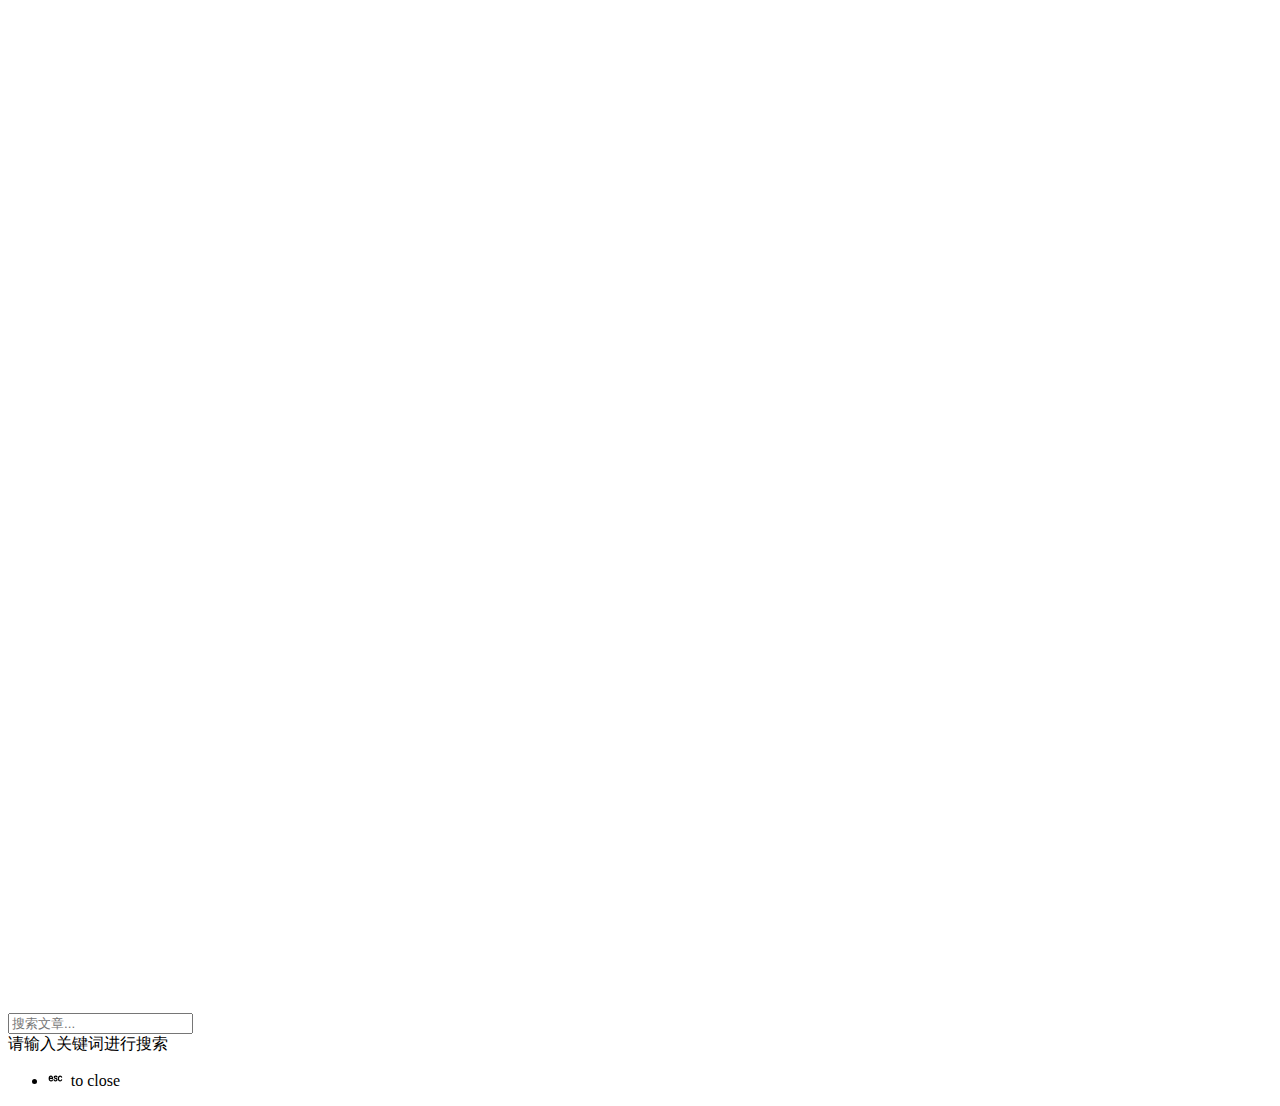
==== index.html @ 908c4af3 "Site updated: 2025-01-18 13:55:40" ====
<!DOCTYPE html>
<html lang="zh-Hans">

<head>
  <meta http-equiv="content-type" content="text/html; charset=utf-8">
<meta name="x5-fullscreen" content="true">
<meta name="full-screen" content="yes">
<meta name="theme-color" content="#317EFB" />
<meta content="width=device-width, initial-scale=1.0, maximum-scale=5.0, user-scalable=0" name="viewport">
<meta name="description" content="这是一个 Hexo 主题">
<meta property="og:type" content="website">
<meta property="og:title" content="Hexo-theme-async">
<meta property="og:url" content="https://hexo-theme-async.imalun.com/index.html">
<meta property="og:site_name" content="Hexo-theme-async">
<meta property="og:description" content="这是一个 Hexo 主题">
<meta property="og:locale">
<meta property="article:author" content="白云苍狗">
<meta name="twitter:card" content="summary">


<title >Hexo-theme-async</title>

<!-- Favicon -->

    <link href='/demosite/img/favicon.svg?v=2.2.4' rel='icon' type='image/png' sizes='16x16' ></link>


    <link href='/demosite/img/favicon.svg?v=2.2.4' rel='icon' type='image/png' sizes='32x32' ></link>




<!-- Plugin -->




    
<link rel="stylesheet" href="/demosite/css/plugins/bootstrap.row.css">

    
<link rel="stylesheet" href="https://npm.elemecdn.com/@fancyapps/ui@4.0/dist/fancybox.css">

    
    




<!-- Icon -->

    
<link rel="stylesheet" href="/demosite/css/plugins/font-awesome.min.css">




<!-- Variable -->
<script>window.ASYNC_CONFIG = {"hostname":"hexo-theme-async.imalun.com","author":"白云苍狗","root":"/demosite/","typed_text":["Web Developer"],"theme_version":"2.2.4","theme":{"switch":true,"default":"style-light"},"favicon":{"logo":"/img/favicon.svg","icon16":"/img/favicon.svg","icon32":"/img/favicon.svg","apple_touch_icon":null,"webmanifest":null,"visibilitychange":true,"hidden":"/failure.ico","show_text":"(/≧▽≦/)咦！又好了！","hide_text":"(●—●)喔哟，崩溃啦！"},"i18n":{"placeholder":"搜索文章...","empty":"找不到您查询的内容: ${query}","hits":"找到 ${hits} 条结果","hits_time":"找到 ${hits} 条结果（用时 ${time} 毫秒）","author":"本文作者：","copyright_link":"本文链接：","copyright_license_title":"版权声明：","copyright_license_content":"本博客所有文章除特别声明外，均默认采用 undefined 许可协议。","copy_success":"复制成功","copy_failure":"复制失败","open_read_mode":"进入阅读模式","exit_read_mode":"退出阅读模式","notice_outdate_message":"距离上次更新已经 undefined 天了, 文章内容可能已经过时。","sticky":"置顶","just":"刚刚","min":"分钟前","hour":"小时前","day":"天前","month":"个月前"},"swup":true,"plugin":{"flickr_justified_gallery":"https://npm.elemecdn.com/flickr-justified-gallery@latest/dist/fjGallery.min.js"},"icons":{"sun":"far fa-sun","moon":"far fa-moon","play":"fas fa-play","email":"far fa-envelope","next":"fas fa-arrow-right","calendar":"far fa-calendar-alt","clock":"far fa-clock","user":"far fa-user","back_top":"fas fa-arrow-up","close":"fas fa-times","search":"fas fa-search","reward":"fas fa-hand-holding-usd","toc_tag":"fas fa-th-list","read":"fas fa-book-reader","arrows":"fas fa-arrows-alt-h","double_arrows":"fas fa-angle-double-down","copy":"fas fa-copy"},"icontype":"font","highlight":{"plugin":"highlighjs","theme":true,"copy":true,"lang":true,"title":"mac","height_limit":200},"toc":{"post_title":true},"live_time":{"start_time":"2022/04/10 17:00:00","prefix":"博客已萌萌哒运行 undefined 天"},"danmu":{"enable":true,"el":".trm-banner","avatar":true,"delayRange":5000,"speed":80},"covers":["/demosite/img/block.jpg","https://img2.wallspic.com/previews/7/6/8/1/7/171867/171867-wu_kong-chao_ji_sai_ya_ren-sai_ya_ren-zamasu-long_zhu-500x.jpg","https://img3.wallspic.com/previews/2/0/1/8/6/168102/168102-yi_shu-ka_tong-mian_bu_biao_qing-kuai_le_de-ji_qie-500x.jpg","https://img2.wallspic.com/previews/2/6/4/3/7/173462/173462-qi_fen-zi_se_de-zi_ran_jing_guan-yu_hui-de_ping_xian-500x.jpg","https://img2.wallspic.com/previews/3/3/9/1/3/131933/131933-mo_xing-xiao_jie-huang_se_de-nu_hai-fa_xing-500x.jpg","https://img1.wallspic.com/previews/8/3/4/6/2/126438/126438-wei_lai_zhu_yi-shu_ma_yi_shu-jie_duan-zi_ben_shi-yi_shu-500x.jpg","https://img2.wallspic.com/previews/0/1/5/0/7/170510/170510-guang-azure-zi_se_de-zi_ran_huan_jing-zi_ran_jing_guan-500x.jpg","https://img2.wallspic.com/previews/3/6/9/6/5/156963/156963-yi_shu-qi_fen-yu_hui-shou_shi-ren_men_zai_zi_ran_jie-500x.jpg","https://img1.wallspic.com/previews/0/9/3/5/6/165390/165390-qi_fen-zi_se_de-zi_ran_huan_jing-zi_ran_jing_guan-tian_wen_xue_dui_xiang-500x.jpg","https://img3.wallspic.com/previews/2/8/6/1/7/171682/171682-yi_kuai-xing_zhi-ye_ti-yi_shu-shui_xia-500x.jpg","https://img1.wallspic.com/previews/7/1/9/9/89917/89917-bo_xi_ta_nuo-an_zhuang_de_feng_jing-cheng_shi-suo_lun_tuo-shan_zhan-500x.jpg","https://img1.wallspic.com/previews/6/2/3/5/6/165326/165326-pang_ke2077-pang_ke-qi_fen-xing_zhi-zi_se_de-500x.jpg","https://img2.wallspic.com/previews/8/9/4/5/6/165498/165498-ka_tong-tao-pin_hong_se-zhang_zhang_de_tou_fa-ji_qie-500x.jpg","https://img3.wallspic.com/previews/5/7/4/2/7/172475/172475-yi_shu-tao-tou_fa-ka_tong-500x.jpg","https://img2.wallspic.com/previews/5/0/9/0/70905/70905-hai_yang-ma_er_dai_fu-tian_kong-du_jia_cun-huan_jiao-500x.jpg","https://img3.wallspic.com/previews/4/3/4/8/6/168434/168434-xing_zhi-zi_ran_jing_guan-dan_huang-shui_dao-zhi_bei-500x.jpg","https://img2.wallspic.com/previews/6/5/4/5/6/165456/165456-giy_fu_gang-e_mo_sha_shoukimetsu_no_yaiba-shan_zi_de_yi_shu-zi_se_de-dian_lan_se_de-500x.jpg","https://img1.wallspic.com/previews/5/4/0/4/7/174045/174045-jian_ying-qi_fen-ren_men_zai_zi_ran_jie-tian_wen_xue_dui_xiang-yi_shu-500x.jpg","https://img1.wallspic.com/previews/9/3/1/6/5/156139/156139-feng_jing_hua-yi_shu-shu_ma_yi_shu-qi_fen-sheng_tai_qu-500x.jpg","https://img2.wallspic.com/previews/7/6/4/5/7/175467/175467-wo_de_xue_shu_jie_de_ying_xiong-tao-yi_shu-ka_tong-azure-500x.jpg","https://img1.wallspic.com/previews/3/7/0/0/7/170073/170073-liang_ge_ling-ka_tong-shou_shi-chuang_zao_xing_de_yi_shu-hong_se_de-500x.jpg","https://img1.wallspic.com/previews/1/8/3/6/6/166381/166381-shi_zi-xin_ba-bai_se_shi_zi-hu_xu-mao_ke-500x.jpg","https://img3.wallspic.com/previews/4/2/2/3/7/173224/173224-ri_luo-shui_zi_yuan-qi_fen-yu_hui-zi_se_de-500x.jpg","https://img1.wallspic.com/previews/7/5/7/9/6/169757/169757-ji_bo_li_de_bo_wu_guan-zi_ran_jing_guan-yi_shu-ji_yun-500x.jpg","https://img1.wallspic.com/previews/5/2/0/6/7/176025/176025-qi_fen-tian_wen_xue_dui_xiang-yi_shu-dian_lan_se_de-yuan_quan-500x.jpg","https://img3.wallspic.com/previews/6/5/8/1/4/141856/141856-hen_ku_de-hui_hua-yu_yan_jing_tou-zhai_nan-tu_xing_she_ji-500x.jpg","https://img1.wallspic.com/previews/2/1/6/5/6/165612/165612-kimetsu_no_yaiba-e_mo_sha_shoukimetsu_no_yaiba-tao-tou_fa-wai_tao-500x.jpg","https://img3.wallspic.com/previews/5/1/0/2/4/142015/142015-feng_ge-ka_ka_xi_qi_mu-huo_ying_ren_zhe-tu_xing_she_ji-shi_jue_yi_shu-500x.jpg","https://img1.wallspic.com/previews/8/8/7/8/5/158788/158788-e_mo_sha_shoukimetsu_no_yaiba-shnen_man_hua-tao-ka_tong-azure-500x.jpg"],"creative_commons":{"license":"by-nc-sa","language":"deed.zh-hans"},"search":{"enable":true,"type":"local","href":"https://www.google.com/search?q=site:","domain":null,"preload":true,"trigger":"auto","path":"search.xml"}};</script>
<script id="async-page-config">window.PAGE_CONFIG = {"isPost":false,"isHome":true,"postUpdate":"2025-01-18 13:55:37"};</script>

<!-- Theme mode css -->
<link data-swup-theme rel="stylesheet" href="/demosite/css/index.css?v=2.2.4" id="trm-switch-style">
<script>
    let defaultMode = ASYNC_CONFIG.theme.default !=='auto' ?  ASYNC_CONFIG.theme.default : (window.matchMedia("(prefers-color-scheme: light)").matches ? 'style-light' : 'style-dark')
    let catchMode = localStorage.getItem('theme-mode') || defaultMode;
    let type = catchMode === 'style-dark' ? 'add' : 'remove';
    document.documentElement.classList[type]('dark')
</script>

<!-- CDN -->


    
    



<!-- Site Analytics -->

 
<meta name="generator" content="Hexo 7.3.0"></head>

<body>

  <!-- app wrapper -->
  <div class="trm-app-frame">

    <!-- page preloader -->
    <div class="trm-preloader">
    <div class="trm-holder">
        <div class="preloader">
            <div></div>
            <div></div>
            <div></div>
            <div></div>
            <div></div>
            <div></div>
            <div></div>
            <div></div>
            <div></div>
            <div></div>
        </div>
    </div>
</div>
    <!-- page preloader end -->

    <!-- change mode preloader -->
    <div class="trm-mode-swich-animation-frame">
    <div class="trm-mode-swich-animation">
        <i class="i-sun"><i class="iconfont far fa-sun"></i></i>
        <div class="trm-horizon"></div>
        <i class="i-moon"><i class="iconfont far fa-moon"></i></i>
    </div>
</div>
    <!-- change mode preloader end -->

      <!-- scroll container -->
      <div id="trm-dynamic-content" class="trm-swup-animation">
        <div id="trm-scroll-container" class="trm-scroll-container" style="opacity: 0">
            <!-- top bar -->
            <header class="trm-top-bar">
	<div class="container">
		<div class="trm-left-side">
			<!-- logo -->
<a href="/demosite/" class="trm-logo-frame trm-anima-link">
    
        <img alt="logo" src="/demosite/img/favicon.svg">
    
    
        <div class="trm-logo-text">
            Async<span>Theme</span>
        </div>
    
</a>
<!-- logo end -->
		</div>
		<div class="trm-right-side">
			<!-- menu -->
<div class="trm-menu">
    <nav>
        <ul>
            
            <li class="menu-item-has-children current-menu-item">
                <a  href="/demosite/" target="">
                    首页
                </a>
                
            </li>
            
            <li class="menu-item-has-children ">
                <a  href="/demosite/archives/" target="">
                    归档
                </a>
                
                <ul>
                    
                    <li>
                        <a  href="/demosite/tags/" target="">
                            标签
                        </a>
                    </li>
                    
                    <li>
                        <a  href="/demosite/categories/" target="">
                            分类
                        </a>
                    </li>
                    
                </ul>
                
            </li>
            
            <li class="menu-item-has-children ">
                <a  href="/demosite/links/" target="">
                    友链
                </a>
                
            </li>
            
            <li class="menu-item-has-children ">
                <a  href="/demosite/about/" target="">
                    关于
                </a>
                
            </li>
            
            <li class="menu-item-has-children ">
                <a  href="/demosite/customize_page/" target="">
                    自定义
                </a>
                
            </li>
            
            <li class="menu-item-has-children ">
                <a  href="/demosite/gallery/" target="">
                    相册
                </a>
                
            </li>
            
            <li class="menu-item-has-children ">
                <a data-no-swup href="https://hexo-theme-async.imalun.com/guide/change-log" target="">
                    日志
                </a>
                
            </li>
            
        </ul>
    </nav>
</div>
<!-- menu end -->
			
    <!-- mode switcher place -->
    <div class="trm-mode-switcher-place">
        <div class="trm-mode-switcher">
            <i class="iconfont far fa-sun"></i>
            <input class="tgl tgl-light" id="trm-swich" type="checkbox">
            <label class="trm-swich" for="trm-swich"></label>
            <i class="iconfont far fa-moon"></i>
        </div>
    </div>
    <!-- mode switcher place end -->

			
    
    <div id="trm-search-btn" class="trm-search-btn">
        <i class="iconfont fas fa-search"></i>
    </div>
     

		</div>
		<div class="trm-menu-btn">
			<span></span>
		</div>
	</div>
</header>
            <!-- top bar end -->

            <!-- body -->
            <div class="trm-content-start">
    <!-- banner -->
    <div class="trm-banner">
    
    <!-- banner cover -->
    <img style="object-position:top;object-fit:cover;" alt="banner" class="trm-banner-cover" src="/demosite/img/banner.png">
    <!-- banner cover end -->
    

    <!-- banner content -->
    <div class="trm-banner-content trm-overlay">
        <div class="container">
            <div class="row">
                
                <div class="col-lg-4"></div>
                
                <div class="col-lg-8">

                    <!-- banner title -->
                    <div class="trm-banner-text ">
                        <div class="trm-label trm-mb-20">
                            Hi my new friend!
                        </div>
                        <h1 class="trm-mb-30 trm-hsmb-font">
                            树深时见鹿，<br>溪午不闻钟。
                        </h1>

                        
                            <ul class="trm-breadcrumbs trm-label">
                                <li>
                                    <a href="/demosite/" class="trm-anima-link">Home</a>
                                </li>
                                <li>
                                    <span>
                                        index.html
                                    </span>
                                </li>
                            </ul>
                        
                    </div>
                    <!-- banner title end -->

                    <!-- scroll hint -->
                    <span id="scroll-triger" class="trm-scroll-hint-frame">
                        <div class="trm-scroll-hint"></div>
                        <span class="trm-label">Scroll down</span>
                    </span>
                    <!-- scroll hint end -->

                </div>
            </div>
        </div>
    </div>
    <!-- banner content end -->
</div>
    <!-- banner end -->
    <div class="container">
        <div class="row">
            
                <div class="trm-page-sidebar col-lg-4 hidden-sm">
                    <!-- main card -->
                    <div class="trm-main-card-frame trm-sidebar">
    <div class="trm-main-card"> 
        <!-- card header -->
<div class="trm-mc-header">
    <div class="trm-avatar-frame trm-mb-20">
        <img alt="Avatar" class="trm-avatar" src="/demosite/img/avatar.jpg">
    </div>
    <h5 class="trm-name trm-mb-15">
        ThemeAsync
    </h5>
    
        <div class="trm-label">
            I`m
            <span class="trm-typed-text">
                <!-- Words for theme.user.typedText -->
            </span>
        </div>
    
</div>
<!-- card header end -->
        <!-- sidebar social -->

<div class="trm-divider trm-mb-40 trm-mt-40"></div>
<div class="trm-social">
    
        <a href="https://github.com/MaLuns/Hexo-theme-async" title="Github" rel="nofollow" target="_blank">
            <i class="iconfont fab fa-github"></i>
        </a>
    
        <a href="https://www.npmjs.com/package/hexo-theme-async" title="Npm" rel="nofollow" target="_blank">
            <i class="iconfont fab fa-npm"></i>
        </a>
    
</div>

<!-- sidebar social end -->
        <!-- info -->
<div class="trm-divider trm-mb-40 trm-mt-40"></div>
<ul class="trm-table trm-mb-20">
    
        <li>
            <div class="trm-label">
                文档地址:
            </div>
            <div class="trm-label trm-label-light">
                <a href="https://hexo-theme-async.imalun.com/" target="_blank" rel="nofollow">查看</a>
            </div>
        </li>
    
        <li>
            <div class="trm-label">
                备用地址:
            </div>
            <div class="trm-label trm-label-light">
                <a href="https://async-docs.imalun.com/" target="_blank" rel="nofollow">查看</a>
            </div>
        </li>
    
        <li>
            <div class="trm-label">
                提交示例站点:
            </div>
            <div class="trm-label trm-label-light">
                <a href="https://hexo-theme-async.imalun.com/demo/" target="_blank" rel="nofollow">查看</a>
            </div>
        </li>
    
</ul>
<!-- info end -->

        
    </div>
</div>
                    <!-- main card end -->
                </div>
            
            <div class="trm-page-content col-lg-8">
                <div id="trm-content" class="trm-content">
                    <!-- categories -->

    <div class="row hidden-sm">
        
        
    </div>

<!-- categories end -->

<!-- newest publications -->
<div class="row">
    
        <div class="col-lg-12">
            <!-- title -->
            <h5 class="trm-title-with-divider">
                最近发布 
                <span data-number="01"></span>
            </h5>
        </div>
    
    
        <div class="col-lg-6">
    <div class="trm-blog-card trm-scroll-animation">
        <a href="/demosite/2025/01/18/hello-world/" class="trm-cover-frame trm-anima-link">
            
            
                <div class="trm-cover-img" data-random-img></div>
            
        </a>
        
        <div class="trm-card-descr">
            <div class="trm-label trm-category trm-mb-20">
                <a href=" #.">
                    未分类
                </a>
            </div>
            <h5>
                <a href="/demosite/2025/01/18/hello-world/" class="trm-anima-link">
                    Hello World
                </a>
            </h5>
            <div class="trm-divider trm-mb-20 trm-mt-20"></div>
            <ul class="trm-card-data trm-label">
                <li>25/01/18</li>
                <li>13:44</li>
                
                
            </ul>
        </div>
    </div>
</div>
    
</div>
<!-- newest publications end -->


    <div class="trm-pagination">
        <span class="page-number current">1</span>
    </div>


                    <div class="trm-divider footer-divider"></div>

                    <!-- footer -->
                    <footer class="trm-footer-card trm-scroll-animation">

    

    
        <div class="trm-footer-item">
            <span>© 2022 - 2025</span>
            <span class="footer-separator"data-separator=" · "></span>
            <span class="trm-accent-color">ThemeAsync</span>
        </div>
    

    
        <div class="trm-footer-item">
            <span>
                由 <a href="https://hexo.io" target="_blank" rel="noopener">Hexo</a> 驱动 v7.3.0
            </span>
            <span class="footer-separator" data-separator=" | "></span>
            <span> 
                主题 - 
                <a rel="noopener" href='https://github.com/MaLuns/hexo-theme-async' target='_blank'>Async</a>
                v2.2.4
            </span>
        </div>
      

    
        <div class="trm-footer-item blog-run-long"></div>
     

     
</footer>
                    <!-- footer end -->

                </div>
            </div>
        </div>
    </div>
</div>
            <!-- body end -->

            

            
<div class="trm-fixed-container">
    
    
    
        <div class="trm-fixed-btn hidden-md" data-title="单栏和双栏切换" onclick="asyncFun.switchSingleColumn()">
            <i class="iconfont fas fa-arrows-alt-h"></i>
        </div>
    
    <div id="trm-back-top" class="trm-fixed-btn" data-title="回到顶部">
        <i class="iconfont fas fa-arrow-up"></i>
    </div>
</div>
        </div>
      </div>
      <!-- scroll container end -->
  </div>
  <!-- app wrapper end -->

  
    <div class="trm-search-popup">
        <div class="trm-search-wrapper">
            <div class="form trm-search-form">
                <div class="trm-search-input-icon">
                    <i class="iconfont fas fa-search"></i>
                </div>
                <input class="trm-search-input" type="text" placeholder="搜索文章...">
                <div class="trm-search-btn-close">
                    <i class="iconfont fas fa-times"></i>
                </div>
            </div>
            <div class="trm-search-result-container">
                <div class="trm-search-empty">
                    请输入关键词进行搜索
                </div>
            </div>
            <div class="trm-search-footer">
                <div class="trm-search-stats"></div>
                <ul class="trm-search-commands">
                    <li>
                        <kbd class="command-palette-commands-key">
                            <svg width="15" height="15" aria-label="Escape key" role="img">
                                <g fill="none" stroke="currentColor" stroke-linecap="round" stroke-linejoin="round"
                                    stroke-width="1.2">
                                    <path
                                        d="M13.6167 8.936c-.1065.3583-.6883.962-1.4875.962-.7993 0-1.653-.9165-1.653-2.1258v-.5678c0-1.2548.7896-2.1016 1.653-2.1016.8634 0 1.3601.4778 1.4875 1.0724M9 6c-.1352-.4735-.7506-.9219-1.46-.8972-.7092.0246-1.344.57-1.344 1.2166s.4198.8812 1.3445.9805C8.465 7.3992 8.968 7.9337 9 8.5c.032.5663-.454 1.398-1.4595 1.398C6.6593 9.898 6 9 5.963 8.4851m-1.4748.5368c-.2635.5941-.8099.876-1.5443.876s-1.7073-.6248-1.7073-2.204v-.4603c0-1.0416.721-2.131 1.7073-2.131.9864 0 1.6425 1.031 1.5443 2.2492h-2.956">
                                    </path>
                                </g>
                            </svg>
                        </kbd>
                        <span class="command-palette-Label">to close</span>
                    </li>
                </ul>
            </div>
        </div>
    </div>

  <!-- Plugin -->




    
<script src="https://npm.elemecdn.com/swup@2.0.19/dist/swup.min.js"></script>

    
<script src="https://npm.elemecdn.com/@fancyapps/ui@4.0/dist/fancybox.umd.js"></script>

    

    
        <script src="/demosite/js/plugins/typing.js?v=2.2.4"></script>
    

    
        
<script src="https://npm.elemecdn.com/hexo-generator-searchdb@1.4.0/dist/search.js"></script>

        <script src="/demosite/js/plugins/local_search.js?v=2.2.4"></script>
    

    <!-- 数学公式 -->
    

    <!-- 评论插件 -->
    

		
			<script src="/demosite/js/plugins/danmu.js?v=2.2.4"></script>
		




    <!-- Service Worker -->
    
    <!-- baidu push -->
    
    <script data-swup-reload-script>
        (function () {
            var bp = document.createElement('script');
            var curProtocol = window.location.protocol.split(':')[0];
            if (curProtocol === 'https') {
                bp.src = 'https://zz.bdstatic.com/linksubmit/push.js';
            }
            else {
                bp.src = 'http://push.zhanzhang.baidu.com/push.js';
            }
            var s = document.getElementsByTagName("script")[0];
            s.parentNode.insertBefore(bp, s);
        })();
    </script>



<script id="async-script" src="/demosite/js/main.js?v=2.2.4"></script>

<!-- CDN -->


    
<script src="/demosite/demo.js"></script>


    

    



</body>

</html>
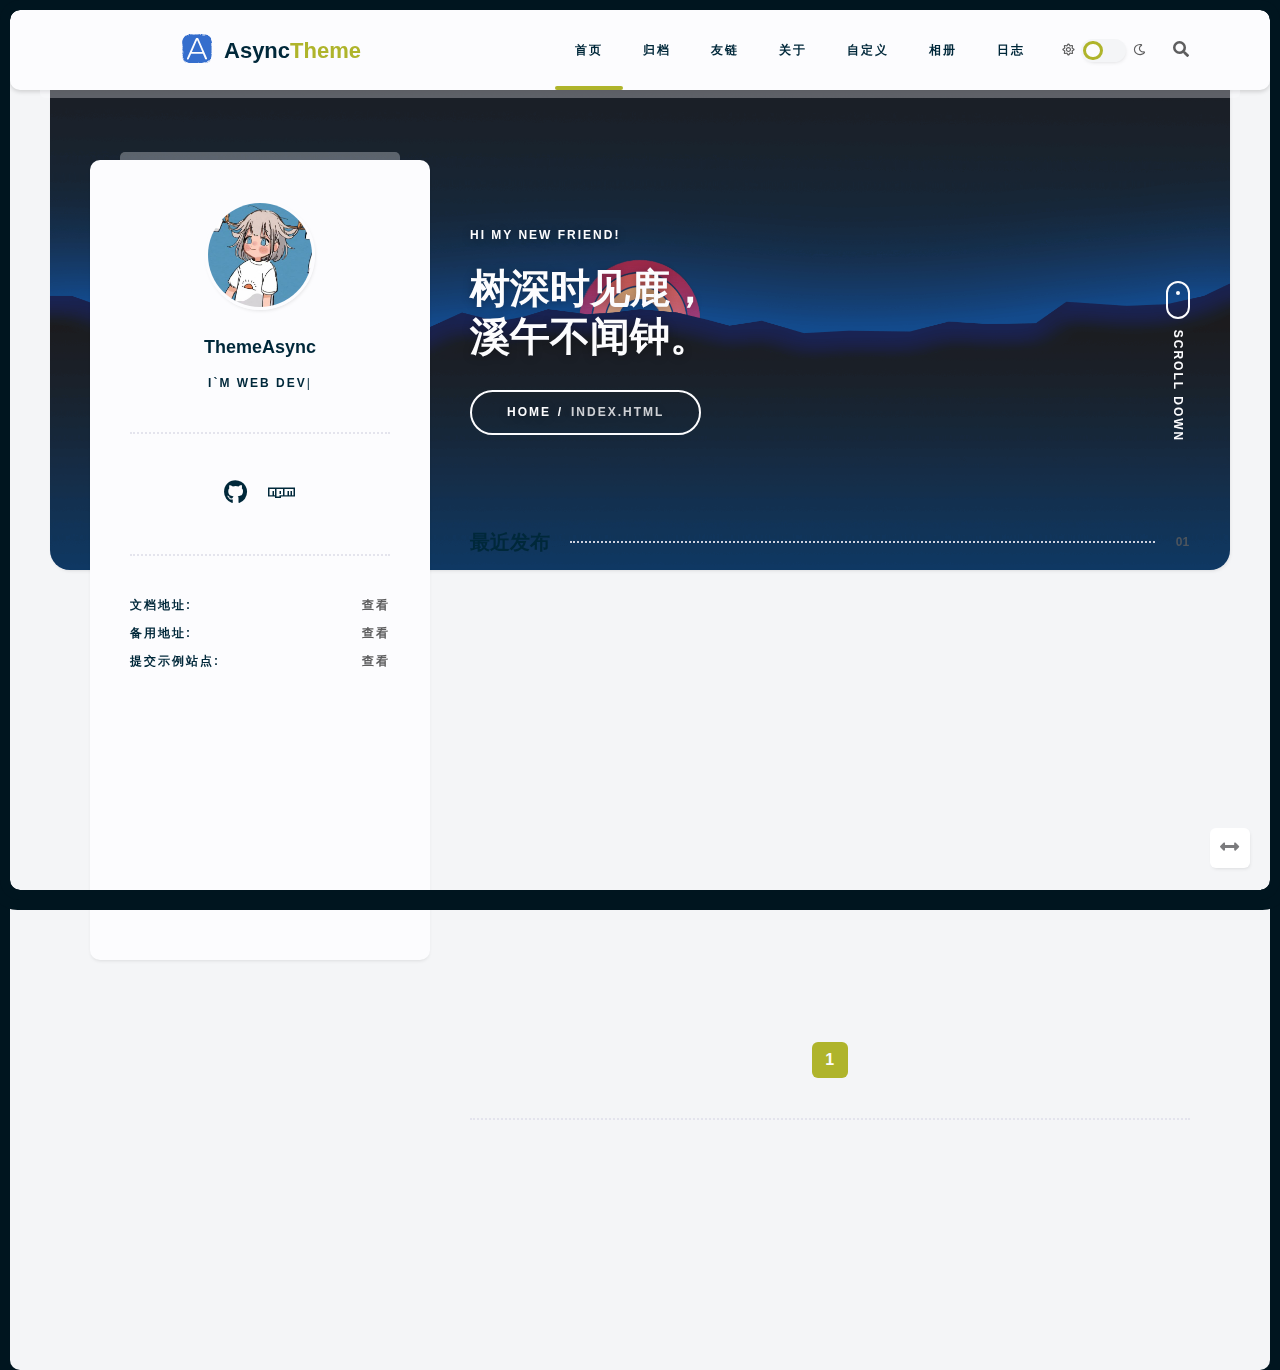
==== commit 4fd6d837: "Site updated: 2025-01-18 14:11:26" ====
--- a/index.html
+++ b/index.html
@@ -10,7 +10,7 @@
 <meta name="description" content="这是一个 Hexo 主题">
 <meta property="og:type" content="website">
 <meta property="og:title" content="Hexo-theme-async">
-<meta property="og:url" content="https://hexo-theme-async.imalun.com/index.html">
+<meta property="og:url" content="https://extrovert-kerwin.github.io/index.html">
 <meta property="og:site_name" content="Hexo-theme-async">
 <meta property="og:description" content="这是一个 Hexo 主题">
 <meta property="og:locale">
@@ -22,10 +22,10 @@
 
 <!-- Favicon -->
 
-    <link href='/demosite/img/favicon.svg?v=2.2.4' rel='icon' type='image/png' sizes='16x16' ></link>
-
-
-    <link href='/demosite/img/favicon.svg?v=2.2.4' rel='icon' type='image/png' sizes='32x32' ></link>
+    <link href='/img/favicon.svg?v=2.2.4' rel='icon' type='image/png' sizes='16x16' ></link>
+
+
+    <link href='/img/favicon.svg?v=2.2.4' rel='icon' type='image/png' sizes='32x32' ></link>
 
 
 
@@ -36,7 +36,7 @@
 
 
     
-<link rel="stylesheet" href="/demosite/css/plugins/bootstrap.row.css">
+<link rel="stylesheet" href="/css/plugins/bootstrap.row.css">
 
     
 <link rel="stylesheet" href="https://npm.elemecdn.com/@fancyapps/ui@4.0/dist/fancybox.css">
@@ -50,17 +50,17 @@
 <!-- Icon -->
 
     
-<link rel="stylesheet" href="/demosite/css/plugins/font-awesome.min.css">
+<link rel="stylesheet" href="/css/plugins/font-awesome.min.css">
 
 
 
 
 <!-- Variable -->
-<script>window.ASYNC_CONFIG = {"hostname":"hexo-theme-async.imalun.com","author":"白云苍狗","root":"/demosite/","typed_text":["Web Developer"],"theme_version":"2.2.4","theme":{"switch":true,"default":"style-light"},"favicon":{"logo":"/img/favicon.svg","icon16":"/img/favicon.svg","icon32":"/img/favicon.svg","apple_touch_icon":null,"webmanifest":null,"visibilitychange":true,"hidden":"/failure.ico","show_text":"(/≧▽≦/)咦！又好了！","hide_text":"(●—●)喔哟，崩溃啦！"},"i18n":{"placeholder":"搜索文章...","empty":"找不到您查询的内容: ${query}","hits":"找到 ${hits} 条结果","hits_time":"找到 ${hits} 条结果（用时 ${time} 毫秒）","author":"本文作者：","copyright_link":"本文链接：","copyright_license_title":"版权声明：","copyright_license_content":"本博客所有文章除特别声明外，均默认采用 undefined 许可协议。","copy_success":"复制成功","copy_failure":"复制失败","open_read_mode":"进入阅读模式","exit_read_mode":"退出阅读模式","notice_outdate_message":"距离上次更新已经 undefined 天了, 文章内容可能已经过时。","sticky":"置顶","just":"刚刚","min":"分钟前","hour":"小时前","day":"天前","month":"个月前"},"swup":true,"plugin":{"flickr_justified_gallery":"https://npm.elemecdn.com/flickr-justified-gallery@latest/dist/fjGallery.min.js"},"icons":{"sun":"far fa-sun","moon":"far fa-moon","play":"fas fa-play","email":"far fa-envelope","next":"fas fa-arrow-right","calendar":"far fa-calendar-alt","clock":"far fa-clock","user":"far fa-user","back_top":"fas fa-arrow-up","close":"fas fa-times","search":"fas fa-search","reward":"fas fa-hand-holding-usd","toc_tag":"fas fa-th-list","read":"fas fa-book-reader","arrows":"fas fa-arrows-alt-h","double_arrows":"fas fa-angle-double-down","copy":"fas fa-copy"},"icontype":"font","highlight":{"plugin":"highlighjs","theme":true,"copy":true,"lang":true,"title":"mac","height_limit":200},"toc":{"post_title":true},"live_time":{"start_time":"2022/04/10 17:00:00","prefix":"博客已萌萌哒运行 undefined 天"},"danmu":{"enable":true,"el":".trm-banner","avatar":true,"delayRange":5000,"speed":80},"covers":["/demosite/img/block.jpg","https://img2.wallspic.com/previews/7/6/8/1/7/171867/171867-wu_kong-chao_ji_sai_ya_ren-sai_ya_ren-zamasu-long_zhu-500x.jpg","https://img3.wallspic.com/previews/2/0/1/8/6/168102/168102-yi_shu-ka_tong-mian_bu_biao_qing-kuai_le_de-ji_qie-500x.jpg","https://img2.wallspic.com/previews/2/6/4/3/7/173462/173462-qi_fen-zi_se_de-zi_ran_jing_guan-yu_hui-de_ping_xian-500x.jpg","https://img2.wallspic.com/previews/3/3/9/1/3/131933/131933-mo_xing-xiao_jie-huang_se_de-nu_hai-fa_xing-500x.jpg","https://img1.wallspic.com/previews/8/3/4/6/2/126438/126438-wei_lai_zhu_yi-shu_ma_yi_shu-jie_duan-zi_ben_shi-yi_shu-500x.jpg","https://img2.wallspic.com/previews/0/1/5/0/7/170510/170510-guang-azure-zi_se_de-zi_ran_huan_jing-zi_ran_jing_guan-500x.jpg","https://img2.wallspic.com/previews/3/6/9/6/5/156963/156963-yi_shu-qi_fen-yu_hui-shou_shi-ren_men_zai_zi_ran_jie-500x.jpg","https://img1.wallspic.com/previews/0/9/3/5/6/165390/165390-qi_fen-zi_se_de-zi_ran_huan_jing-zi_ran_jing_guan-tian_wen_xue_dui_xiang-500x.jpg","https://img3.wallspic.com/previews/2/8/6/1/7/171682/171682-yi_kuai-xing_zhi-ye_ti-yi_shu-shui_xia-500x.jpg","https://img1.wallspic.com/previews/7/1/9/9/89917/89917-bo_xi_ta_nuo-an_zhuang_de_feng_jing-cheng_shi-suo_lun_tuo-shan_zhan-500x.jpg","https://img1.wallspic.com/previews/6/2/3/5/6/165326/165326-pang_ke2077-pang_ke-qi_fen-xing_zhi-zi_se_de-500x.jpg","https://img2.wallspic.com/previews/8/9/4/5/6/165498/165498-ka_tong-tao-pin_hong_se-zhang_zhang_de_tou_fa-ji_qie-500x.jpg","https://img3.wallspic.com/previews/5/7/4/2/7/172475/172475-yi_shu-tao-tou_fa-ka_tong-500x.jpg","https://img2.wallspic.com/previews/5/0/9/0/70905/70905-hai_yang-ma_er_dai_fu-tian_kong-du_jia_cun-huan_jiao-500x.jpg","https://img3.wallspic.com/previews/4/3/4/8/6/168434/168434-xing_zhi-zi_ran_jing_guan-dan_huang-shui_dao-zhi_bei-500x.jpg","https://img2.wallspic.com/previews/6/5/4/5/6/165456/165456-giy_fu_gang-e_mo_sha_shoukimetsu_no_yaiba-shan_zi_de_yi_shu-zi_se_de-dian_lan_se_de-500x.jpg","https://img1.wallspic.com/previews/5/4/0/4/7/174045/174045-jian_ying-qi_fen-ren_men_zai_zi_ran_jie-tian_wen_xue_dui_xiang-yi_shu-500x.jpg","https://img1.wallspic.com/previews/9/3/1/6/5/156139/156139-feng_jing_hua-yi_shu-shu_ma_yi_shu-qi_fen-sheng_tai_qu-500x.jpg","https://img2.wallspic.com/previews/7/6/4/5/7/175467/175467-wo_de_xue_shu_jie_de_ying_xiong-tao-yi_shu-ka_tong-azure-500x.jpg","https://img1.wallspic.com/previews/3/7/0/0/7/170073/170073-liang_ge_ling-ka_tong-shou_shi-chuang_zao_xing_de_yi_shu-hong_se_de-500x.jpg","https://img1.wallspic.com/previews/1/8/3/6/6/166381/166381-shi_zi-xin_ba-bai_se_shi_zi-hu_xu-mao_ke-500x.jpg","https://img3.wallspic.com/previews/4/2/2/3/7/173224/173224-ri_luo-shui_zi_yuan-qi_fen-yu_hui-zi_se_de-500x.jpg","https://img1.wallspic.com/previews/7/5/7/9/6/169757/169757-ji_bo_li_de_bo_wu_guan-zi_ran_jing_guan-yi_shu-ji_yun-500x.jpg","https://img1.wallspic.com/previews/5/2/0/6/7/176025/176025-qi_fen-tian_wen_xue_dui_xiang-yi_shu-dian_lan_se_de-yuan_quan-500x.jpg","https://img3.wallspic.com/previews/6/5/8/1/4/141856/141856-hen_ku_de-hui_hua-yu_yan_jing_tou-zhai_nan-tu_xing_she_ji-500x.jpg","https://img1.wallspic.com/previews/2/1/6/5/6/165612/165612-kimetsu_no_yaiba-e_mo_sha_shoukimetsu_no_yaiba-tao-tou_fa-wai_tao-500x.jpg","https://img3.wallspic.com/previews/5/1/0/2/4/142015/142015-feng_ge-ka_ka_xi_qi_mu-huo_ying_ren_zhe-tu_xing_she_ji-shi_jue_yi_shu-500x.jpg","https://img1.wallspic.com/previews/8/8/7/8/5/158788/158788-e_mo_sha_shoukimetsu_no_yaiba-shnen_man_hua-tao-ka_tong-azure-500x.jpg"],"creative_commons":{"license":"by-nc-sa","language":"deed.zh-hans"},"search":{"enable":true,"type":"local","href":"https://www.google.com/search?q=site:","domain":null,"preload":true,"trigger":"auto","path":"search.xml"}};</script>
-<script id="async-page-config">window.PAGE_CONFIG = {"isPost":false,"isHome":true,"postUpdate":"2025-01-18 13:55:37"};</script>
+<script>window.ASYNC_CONFIG = {"hostname":"extrovert-kerwin.github.io","author":"白云苍狗","root":"/","typed_text":["Web Developer"],"theme_version":"2.2.4","theme":{"switch":true,"default":"style-light"},"favicon":{"logo":"/img/favicon.svg","icon16":"/img/favicon.svg","icon32":"/img/favicon.svg","apple_touch_icon":null,"webmanifest":null,"visibilitychange":true,"hidden":"/failure.ico","show_text":"(/≧▽≦/)咦！又好了！","hide_text":"(●—●)喔哟，崩溃啦！"},"i18n":{"placeholder":"搜索文章...","empty":"找不到您查询的内容: ${query}","hits":"找到 ${hits} 条结果","hits_time":"找到 ${hits} 条结果（用时 ${time} 毫秒）","author":"本文作者：","copyright_link":"本文链接：","copyright_license_title":"版权声明：","copyright_license_content":"本博客所有文章除特别声明外，均默认采用 undefined 许可协议。","copy_success":"复制成功","copy_failure":"复制失败","open_read_mode":"进入阅读模式","exit_read_mode":"退出阅读模式","notice_outdate_message":"距离上次更新已经 undefined 天了, 文章内容可能已经过时。","sticky":"置顶","just":"刚刚","min":"分钟前","hour":"小时前","day":"天前","month":"个月前"},"swup":true,"plugin":{"flickr_justified_gallery":"https://npm.elemecdn.com/flickr-justified-gallery@latest/dist/fjGallery.min.js"},"icons":{"sun":"far fa-sun","moon":"far fa-moon","play":"fas fa-play","email":"far fa-envelope","next":"fas fa-arrow-right","calendar":"far fa-calendar-alt","clock":"far fa-clock","user":"far fa-user","back_top":"fas fa-arrow-up","close":"fas fa-times","search":"fas fa-search","reward":"fas fa-hand-holding-usd","toc_tag":"fas fa-th-list","read":"fas fa-book-reader","arrows":"fas fa-arrows-alt-h","double_arrows":"fas fa-angle-double-down","copy":"fas fa-copy"},"icontype":"font","highlight":{"plugin":"highlighjs","theme":true,"copy":true,"lang":true,"title":"mac","height_limit":200},"toc":{"post_title":true},"live_time":{"start_time":"2022/04/10 17:00:00","prefix":"博客已萌萌哒运行 undefined 天"},"danmu":{"enable":true,"el":".trm-banner","avatar":true,"delayRange":5000,"speed":80},"covers":["/img/block.jpg","https://img2.wallspic.com/previews/7/6/8/1/7/171867/171867-wu_kong-chao_ji_sai_ya_ren-sai_ya_ren-zamasu-long_zhu-500x.jpg","https://img3.wallspic.com/previews/2/0/1/8/6/168102/168102-yi_shu-ka_tong-mian_bu_biao_qing-kuai_le_de-ji_qie-500x.jpg","https://img2.wallspic.com/previews/2/6/4/3/7/173462/173462-qi_fen-zi_se_de-zi_ran_jing_guan-yu_hui-de_ping_xian-500x.jpg","https://img2.wallspic.com/previews/3/3/9/1/3/131933/131933-mo_xing-xiao_jie-huang_se_de-nu_hai-fa_xing-500x.jpg","https://img1.wallspic.com/previews/8/3/4/6/2/126438/126438-wei_lai_zhu_yi-shu_ma_yi_shu-jie_duan-zi_ben_shi-yi_shu-500x.jpg","https://img2.wallspic.com/previews/0/1/5/0/7/170510/170510-guang-azure-zi_se_de-zi_ran_huan_jing-zi_ran_jing_guan-500x.jpg","https://img2.wallspic.com/previews/3/6/9/6/5/156963/156963-yi_shu-qi_fen-yu_hui-shou_shi-ren_men_zai_zi_ran_jie-500x.jpg","https://img1.wallspic.com/previews/0/9/3/5/6/165390/165390-qi_fen-zi_se_de-zi_ran_huan_jing-zi_ran_jing_guan-tian_wen_xue_dui_xiang-500x.jpg","https://img3.wallspic.com/previews/2/8/6/1/7/171682/171682-yi_kuai-xing_zhi-ye_ti-yi_shu-shui_xia-500x.jpg","https://img1.wallspic.com/previews/7/1/9/9/89917/89917-bo_xi_ta_nuo-an_zhuang_de_feng_jing-cheng_shi-suo_lun_tuo-shan_zhan-500x.jpg","https://img1.wallspic.com/previews/6/2/3/5/6/165326/165326-pang_ke2077-pang_ke-qi_fen-xing_zhi-zi_se_de-500x.jpg","https://img2.wallspic.com/previews/8/9/4/5/6/165498/165498-ka_tong-tao-pin_hong_se-zhang_zhang_de_tou_fa-ji_qie-500x.jpg","https://img3.wallspic.com/previews/5/7/4/2/7/172475/172475-yi_shu-tao-tou_fa-ka_tong-500x.jpg","https://img2.wallspic.com/previews/5/0/9/0/70905/70905-hai_yang-ma_er_dai_fu-tian_kong-du_jia_cun-huan_jiao-500x.jpg","https://img3.wallspic.com/previews/4/3/4/8/6/168434/168434-xing_zhi-zi_ran_jing_guan-dan_huang-shui_dao-zhi_bei-500x.jpg","https://img2.wallspic.com/previews/6/5/4/5/6/165456/165456-giy_fu_gang-e_mo_sha_shoukimetsu_no_yaiba-shan_zi_de_yi_shu-zi_se_de-dian_lan_se_de-500x.jpg","https://img1.wallspic.com/previews/5/4/0/4/7/174045/174045-jian_ying-qi_fen-ren_men_zai_zi_ran_jie-tian_wen_xue_dui_xiang-yi_shu-500x.jpg","https://img1.wallspic.com/previews/9/3/1/6/5/156139/156139-feng_jing_hua-yi_shu-shu_ma_yi_shu-qi_fen-sheng_tai_qu-500x.jpg","https://img2.wallspic.com/previews/7/6/4/5/7/175467/175467-wo_de_xue_shu_jie_de_ying_xiong-tao-yi_shu-ka_tong-azure-500x.jpg","https://img1.wallspic.com/previews/3/7/0/0/7/170073/170073-liang_ge_ling-ka_tong-shou_shi-chuang_zao_xing_de_yi_shu-hong_se_de-500x.jpg","https://img1.wallspic.com/previews/1/8/3/6/6/166381/166381-shi_zi-xin_ba-bai_se_shi_zi-hu_xu-mao_ke-500x.jpg","https://img3.wallspic.com/previews/4/2/2/3/7/173224/173224-ri_luo-shui_zi_yuan-qi_fen-yu_hui-zi_se_de-500x.jpg","https://img1.wallspic.com/previews/7/5/7/9/6/169757/169757-ji_bo_li_de_bo_wu_guan-zi_ran_jing_guan-yi_shu-ji_yun-500x.jpg","https://img1.wallspic.com/previews/5/2/0/6/7/176025/176025-qi_fen-tian_wen_xue_dui_xiang-yi_shu-dian_lan_se_de-yuan_quan-500x.jpg","https://img3.wallspic.com/previews/6/5/8/1/4/141856/141856-hen_ku_de-hui_hua-yu_yan_jing_tou-zhai_nan-tu_xing_she_ji-500x.jpg","https://img1.wallspic.com/previews/2/1/6/5/6/165612/165612-kimetsu_no_yaiba-e_mo_sha_shoukimetsu_no_yaiba-tao-tou_fa-wai_tao-500x.jpg","https://img3.wallspic.com/previews/5/1/0/2/4/142015/142015-feng_ge-ka_ka_xi_qi_mu-huo_ying_ren_zhe-tu_xing_she_ji-shi_jue_yi_shu-500x.jpg","https://img1.wallspic.com/previews/8/8/7/8/5/158788/158788-e_mo_sha_shoukimetsu_no_yaiba-shnen_man_hua-tao-ka_tong-azure-500x.jpg"],"creative_commons":{"license":"by-nc-sa","language":"deed.zh-hans"},"search":{"enable":true,"type":"local","href":"https://www.google.com/search?q=site:","domain":null,"preload":true,"trigger":"auto","path":"search.xml"}};</script>
+<script id="async-page-config">window.PAGE_CONFIG = {"isPost":false,"isHome":true,"postUpdate":"2025-01-18 14:11:24"};</script>
 
 <!-- Theme mode css -->
-<link data-swup-theme rel="stylesheet" href="/demosite/css/index.css?v=2.2.4" id="trm-switch-style">
+<link data-swup-theme rel="stylesheet" href="/css/index.css?v=2.2.4" id="trm-switch-style">
 <script>
     let defaultMode = ASYNC_CONFIG.theme.default !=='auto' ?  ASYNC_CONFIG.theme.default : (window.matchMedia("(prefers-color-scheme: light)").matches ? 'style-light' : 'style-dark')
     let catchMode = localStorage.getItem('theme-mode') || defaultMode;
@@ -123,9 +123,9 @@
 	<div class="container">
 		<div class="trm-left-side">
 			<!-- logo -->
-<a href="/demosite/" class="trm-logo-frame trm-anima-link">
-    
-        <img alt="logo" src="/demosite/img/favicon.svg">
+<a href="/" class="trm-logo-frame trm-anima-link">
+    
+        <img alt="logo" src="/img/favicon.svg">
     
     
         <div class="trm-logo-text">
@@ -142,27 +142,27 @@
         <ul>
             
             <li class="menu-item-has-children current-menu-item">
-                <a  href="/demosite/" target="">
+                <a  href="/" target="">
                     首页
                 </a>
                 
             </li>
             
             <li class="menu-item-has-children ">
-                <a  href="/demosite/archives/" target="">
+                <a  href="/archives/" target="">
                     归档
                 </a>
                 
                 <ul>
                     
                     <li>
-                        <a  href="/demosite/tags/" target="">
+                        <a  href="/tags/" target="">
                             标签
                         </a>
                     </li>
                     
                     <li>
-                        <a  href="/demosite/categories/" target="">
+                        <a  href="/categories/" target="">
                             分类
                         </a>
                     </li>
@@ -172,28 +172,28 @@
             </li>
             
             <li class="menu-item-has-children ">
-                <a  href="/demosite/links/" target="">
+                <a  href="/links/" target="">
                     友链
                 </a>
                 
             </li>
             
             <li class="menu-item-has-children ">
-                <a  href="/demosite/about/" target="">
+                <a  href="/about/" target="">
                     关于
                 </a>
                 
             </li>
             
             <li class="menu-item-has-children ">
-                <a  href="/demosite/customize_page/" target="">
+                <a  href="/customize_page/" target="">
                     自定义
                 </a>
                 
             </li>
             
             <li class="menu-item-has-children ">
-                <a  href="/demosite/gallery/" target="">
+                <a  href="/gallery/" target="">
                     相册
                 </a>
                 
@@ -243,7 +243,7 @@
     <div class="trm-banner">
     
     <!-- banner cover -->
-    <img style="object-position:top;object-fit:cover;" alt="banner" class="trm-banner-cover" src="/demosite/img/banner.png">
+    <img style="object-position:top;object-fit:cover;" alt="banner" class="trm-banner-cover" src="/img/banner.png">
     <!-- banner cover end -->
     
 
@@ -268,7 +268,7 @@
                         
                             <ul class="trm-breadcrumbs trm-label">
                                 <li>
-                                    <a href="/demosite/" class="trm-anima-link">Home</a>
+                                    <a href="/" class="trm-anima-link">Home</a>
                                 </li>
                                 <li>
                                     <span>
@@ -304,7 +304,7 @@
         <!-- card header -->
 <div class="trm-mc-header">
     <div class="trm-avatar-frame trm-mb-20">
-        <img alt="Avatar" class="trm-avatar" src="/demosite/img/avatar.jpg">
+        <img alt="Avatar" class="trm-avatar" src="/img/avatar.jpg">
     </div>
     <h5 class="trm-name trm-mb-15">
         ThemeAsync
@@ -400,7 +400,7 @@
     
         <div class="col-lg-6">
     <div class="trm-blog-card trm-scroll-animation">
-        <a href="/demosite/2025/01/18/hello-world/" class="trm-cover-frame trm-anima-link">
+        <a href="/2025/01/18/hello-world/" class="trm-cover-frame trm-anima-link">
             
             
                 <div class="trm-cover-img" data-random-img></div>
@@ -414,7 +414,7 @@
                 </a>
             </div>
             <h5>
-                <a href="/demosite/2025/01/18/hello-world/" class="trm-anima-link">
+                <a href="/2025/01/18/hello-world/" class="trm-anima-link">
                     Hello World
                 </a>
             </h5>
@@ -555,14 +555,14 @@
     
 
     
-        <script src="/demosite/js/plugins/typing.js?v=2.2.4"></script>
+        <script src="/js/plugins/typing.js?v=2.2.4"></script>
     
 
     
         
 <script src="https://npm.elemecdn.com/hexo-generator-searchdb@1.4.0/dist/search.js"></script>
 
-        <script src="/demosite/js/plugins/local_search.js?v=2.2.4"></script>
+        <script src="/js/plugins/local_search.js?v=2.2.4"></script>
     
 
     <!-- 数学公式 -->
@@ -572,7 +572,7 @@
     
 
 		
-			<script src="/demosite/js/plugins/danmu.js?v=2.2.4"></script>
+			<script src="/js/plugins/danmu.js?v=2.2.4"></script>
 		
 
 
@@ -599,13 +599,13 @@
 
 
 
-<script id="async-script" src="/demosite/js/main.js?v=2.2.4"></script>
+<script id="async-script" src="/js/main.js?v=2.2.4"></script>
 
 <!-- CDN -->
 
 
     
-<script src="/demosite/demo.js"></script>
+<script src="/demo.js"></script>
 
 
     
--- a/css/index.css
+++ b/css/index.css
@@ -0,0 +1,3953 @@
+:root .trm-dark-icon {
+  display: none;
+}
+:root.dark .trm-dark-icon {
+  display: block;
+}
+:root.dark .trm-light-icon {
+  display: none;
+}
+.click-animation:active {
+  animation: linear 0.2s clickanimation forwards;
+}
+.shadow {
+  transition: all 0.4s ease-in-out, box-shadow 0.3s ease;
+  box-shadow: var(--box-shadow);
+}
+.shadow:hover {
+  box-shadow: var(--box-shadow-hover);
+}
+@keyframes clickanimation {
+  0% {
+    transform: scale(1);
+  }
+  100% {
+    transform: scale(0.97);
+  }
+}
+:root {
+  --primary: #afb42b;
+  --primary-70: rgba(175, 180, 43, 0.7);
+  --primary-50: rgba(175, 180, 43, 0.5);
+  --primary-30: rgba(175, 180, 43, 0.3);
+  --primary-weak: #c0ca33;
+  --primary-weak-50: rgba(192, 202, 51, 0.5);
+  --body-color: #5d5d5e;
+  --body-color-5: rgba(93, 93, 94, 0.05);
+  --body-bg-color: #00151f;
+  --theme-color: #00283a;
+  --theme-bg-color: #fcfcfe;
+  --theme-bg-color-80: rgba(252, 252, 254, 0.8);
+  --theme-bg2-color: #f4f5f7;
+  --box-shadow: 1px 2px 4px -2px rgba(0, 0, 0, 0.15);
+  --box-shadow-hover: 2px 2px 4px -2px #797979ab;
+  --border-dotted: dotted 2px rgba(225, 225, 235, 0.9);
+  --preloader-background: #00283a;
+  --top-bar-box-shadow: 0 2px 4px 0 rgba(0, 0, 0, 0.15);
+  --card-padding: 40px;
+  --card-bottom-card: 40px;
+  --card-border-radius: 10px;
+  --card-top-color: #ffffff;
+  --card-top-bg-color: #ff6a00;
+  --card-cover-bg-color: #e9e9e9;
+  --tabele-thead-bg-color: rgba(153, 169, 191, 0.1);
+  --tabele-thead-border-color: #eee;
+  --tab-border-color: #f1f1f1;
+  --tab-botton-bg-color: #f1f1f1;
+  --tab-botton-color: #7b7b7d;
+  --tab-button-hover-bg-color: #eeeeee;
+  --tab-button-active-bg-color: #ffffff;
+  --fixed-button-bg-color: #ffffff;
+  --fixed-button-color: #7b7b7d;
+  --code-bg-color: #f1f1f1;
+  --code-color: #476582;
+  --notice-outdate-bg: #ffe6e6;
+  --notice-outdate-color: #ff6666;
+  --notice-outdate-border: #ff8080;
+  --scroll-progress-bg-color: linear-gradient(#ffdddd, #e9ddff);
+  --note-info-bg-color: #65758529;
+  --note-tip-bg-color: #646cff29;
+  --note-warning-bg-color: #eab30829;
+  --note-danger-bg-color: #f43f5e29;
+  --selection-bg-color: #1f2d3d;
+  --selection-color: #f1f1f1;
+}
+:root.dark {
+  --primary: #afb42b;
+  --primary-70: rgba(175, 180, 43, 0.7);
+  --primary-50: rgba(175, 180, 43, 0.5);
+  --primary-30: rgba(175, 180, 43, 0.3);
+  --primary-weak: #c0ca33;
+  --primary-weak-50: rgba(192, 202, 51, 0.5);
+  --body-color: #d1d9e9b3;
+  --body-color-5: rgba(209, 217, 233, 0.05);
+  --body-bg-color: #00151f;
+  --theme-color: #dedee0;
+  --theme-bg-color: #00283a;
+  --theme-bg-color-80: rgba(0, 40, 58, 0.8);
+  --theme-bg2-color: #02162b;
+  --box-shadow: 0 2px 4px -2px rgba(0, 0, 0, 0.6);
+  --box-shadow-hover: 2px 2px 4px -2px #282828fc;
+  --border-dotted: dotted 2px rgba(225, 225, 235, 0.15);
+  --preloader-background: #dedee0;
+  --top-bar-box-shadow: 0 2px 4px 0 rgba(0, 0, 0, 0.6);
+  --card-cover-bg-color: #162e38;
+  --tabele-thead-bg-color: #525f663d;
+  --tabele-thead-border-color: #ffffff1c;
+  --tab-border-color: #063c54;
+  --tab-botton-bg-color: #063c54;
+  --tab-botton-color: #dedee0;
+  --tab-button-hover-bg-color: #003146;
+  --tab-button-active-bg-color: #042838;
+  --fixed-button-bg-color: #063c54;
+  --fixed-button-color: #dedee0;
+  --code-bg-color: #3a3a3a;
+  --code-color: #c9def1;
+  --notice-outdate-bg: #403131;
+  --notice-outdate-color: #ff6565;
+  --notice-outdate-border: #bb1e1e;
+  --scroll-progress-bg-color: linear-gradient(#82df7a80, #82df7a80);
+  --selection-bg-color: #f1f1f1;
+  --selection-color: #1f2d3d;
+}
+/* @media (prefers-color-scheme: dark) {
+    :root {
+        .dark()
+    }
+} */
+@media (max-width: 768px) {
+  :root {
+    --card-padding: 20px;
+    --card-bottom-card: 10px;
+    --card-border-radius: 6px;
+  }
+  :root blockquote:before {
+    top: 0;
+  }
+}
+*,
+::after,
+::before {
+  box-sizing: border-box;
+  scrollbar-width: thin;
+  scrollbar-color: var(--primary-50, #afb42b) transparent;
+}
+body {
+  font-weight: 500;
+  color: var(--body-color, #7b7b7d);
+  background-color: var(--body-bg-color);
+  letter-spacing: 0.05em;
+  overflow-x: hidden;
+  margin: 0;
+  margin-right: calc(100% - 100vw);
+  padding: 10px;
+  height: 100vh;
+  scroll-behavior: smooth;
+  -webkit-font-smoothing: antialiased;
+}
+body::before {
+  content: "";
+  position: fixed;
+  left: 10px;
+  top: 10px;
+  width: calc(100% - 20px);
+  height: calc(100% - 20px);
+  z-index: 9999;
+  pointer-events: none;
+  box-shadow: 0 0 0 20px var(--body-bg-color);
+  border-radius: 10px;
+  outline: var(--body-bg-color) solid 10px;
+}
+a,
+a:hover {
+  color: inherit;
+  text-decoration: none;
+}
+a:focus {
+  outline: inherit;
+}
+button {
+  cursor: pointer;
+}
+.h1,
+.h2,
+.h3,
+.h4,
+.h5,
+.h6,
+h1,
+h2,
+h3,
+h4,
+h5,
+h6 {
+  line-height: 1.2;
+  letter-spacing: 0;
+  font-weight: 800;
+  color: var(--theme-color, #00283a);
+  margin-bottom: 0;
+  margin-top: 0;
+}
+.h1,
+h1 {
+  font-size: 2.5rem;
+}
+.h2,
+h2 {
+  font-size: 2rem;
+}
+.h3,
+h3 {
+  font-size: 1.75rem;
+}
+.h4,
+h4 {
+  font-size: 1.5rem;
+}
+.h5,
+h5 {
+  font-size: 1.25rem;
+}
+.h6,
+h6 {
+  font-size: 1rem;
+}
+p {
+  margin: 0;
+}
+.trm-text-sm {
+  font-size: 12px;
+}
+.trm-text-lg {
+  font-size: 16px;
+}
+.trm-contrast {
+  color: var(--theme-color, #00283a) !important;
+  opacity: 1 !important;
+}
+.trm-accent-color {
+  color: var(--primary, #afb42b);
+}
+.trm-label {
+  text-transform: uppercase;
+  font-size: 12px;
+  font-weight: 700;
+  letter-spacing: 2px;
+  color: var(--theme-color, #00283a);
+  transition: all 0.4s ease-in-out;
+}
+.trm-label.trm-label-light {
+  color: var(--body-color, #7b7b7d);
+}
+.trm-label.trm-label-color {
+  color: var(--primary, #afb42b);
+}
+a.trm-label svg,
+a.trm-label i {
+  margin-left: 10px;
+}
+a.trm-label .arrow-right {
+  margin-left: 5px;
+  transition: all 0.4s ease-in-out;
+}
+a.trm-label:focus,
+a.trm-label:hover {
+  outline: inherit;
+  color: var(--primary, #afb42b);
+}
+a.trm-label:focus .arrow-right,
+a.trm-label:hover .arrow-right,
+a.trm-label:focus .arrow-right,
+a.trm-label:hover .arrow-right {
+  transform: translateX(5px);
+  color: inherit;
+}
+.trm-scroll-animation {
+  transform: translateY(30px) scale(1.02);
+  opacity: 0;
+  transition: all 0.6s ease-in-out;
+}
+.trm-scroll-animation.trm-active-el {
+  opacity: 1;
+  transform: translateY(0) scale(1);
+}
+.trm-swup-animation {
+  transition: all 0.6s ease-in-out;
+  transition-delay: 0.6s;
+}
+html.is-animating .trm-preloader {
+  opacity: 1;
+  transition-delay: 0s;
+  pointer-events: all;
+  z-index: 100;
+}
+html.is-animating .trm-swup-animation {
+  opacity: 0;
+  transition-delay: 0s;
+}
+.trm-just-img {
+  width: 100%;
+  border-radius: 5px;
+}
+.trm-glow {
+  animation-duration: 2s;
+  animation-iteration-count: infinite;
+  animation-name: glowing;
+  animation-direction: alternate;
+}
+@keyframes glowing {
+  0% {
+    box-shadow: 0 0 0 transparent;
+  }
+  100% {
+    box-shadow: 0 0 20px var(--primary-30, #afb42b);
+  }
+}
+#trm-dynamic-content {
+  height: 100%;
+}
+.trm-scroll-container {
+  transition: opacity 0.6s;
+}
+.symbol-icon {
+  width: 1em;
+  height: 1em;
+  vertical-align: -0.15em;
+  fill: currentColor;
+  overflow: hidden;
+}
+.katex-display {
+  overflow-y: hidden;
+  overflow-x: auto;
+  padding: 0.5rem;
+}
+*::-webkit-selection,
+*::-moz-selection,
+*::selection {
+  color: var(--selection-color);
+  background-color: var(--selection-bg-color);
+}
+::-webkit-scrollbar {
+  width: 8px;
+  height: 8px;
+}
+::-webkit-scrollbar-thumb {
+  border-radius: 2px;
+  background-color: var(--primary-50, #afb42b);
+}
+::-webkit-scrollbar-track {
+  border-radius: 2px;
+  background-color: var(--body-bg-color);
+}
+@media (max-width: 768px) {
+  body::before {
+    content: unset;
+  }
+}
+.trm-p-10 {
+  padding: 10px !important;
+}
+.trm-mb-10 {
+  margin-bottom: 10px;
+}
+.trm-mt-10 {
+  margin-top: 10px;
+}
+.trm-p-15 {
+  padding: 15px !important;
+}
+.trm-mb-15 {
+  margin-bottom: 15px;
+}
+.trm-mt-15 {
+  margin-top: 15px;
+}
+.trm-p-20 {
+  padding: 20px !important;
+}
+.trm-mb-20 {
+  margin-bottom: 20px;
+}
+.trm-mt-20 {
+  margin-top: 20px;
+}
+.trm-p-25 {
+  padding: 25px !important;
+}
+.trm-mb-25 {
+  margin-bottom: 25px;
+}
+.trm-mt-25 {
+  margin-top: 25px;
+}
+.trm-p-30 {
+  padding: 30px !important;
+}
+.trm-mb-30 {
+  margin-bottom: 30px;
+}
+.trm-mt-30 {
+  margin-top: 30px;
+}
+.trm-p-35 {
+  padding: 35px !important;
+}
+.trm-mb-35 {
+  margin-bottom: 35px;
+}
+.trm-mt-35 {
+  margin-top: 35px;
+}
+.trm-p-40 {
+  padding: 40px !important;
+}
+.trm-mb-40 {
+  margin-bottom: 40px;
+}
+.trm-mt-40 {
+  margin-top: 40px;
+}
+.trm-preloader {
+  width: 100%;
+  height: 100vh;
+  position: fixed;
+  top: 0;
+  left: 0;
+  display: flex;
+  justify-content: center;
+  align-items: center;
+  opacity: 0;
+  pointer-events: none;
+  transition: all 0.6s ease-in-out;
+}
+.preloader {
+  width: 45px;
+  height: 45px;
+  position: absolute;
+  left: 50%;
+  top: 50%;
+  transform: translateX(-50%) translateY(-50%);
+  animation: rotatePreloader 1.5s infinite ease-in;
+}
+@keyframes rotatePreloader {
+  0% {
+    transform: translateX(-50%) translateY(-50%) rotateZ(0deg);
+  }
+  100% {
+    transform: translateX(-50%) translateY(-50%) rotateZ(-360deg);
+  }
+}
+.preloader div {
+  position: absolute;
+  width: 100%;
+  height: 100%;
+  opacity: 0;
+}
+.preloader div:before {
+  content: "";
+  position: absolute;
+  left: 50%;
+  top: 0;
+  width: 12%;
+  height: 12%;
+  background-color: var(--preloader-background, #00283a);
+  transform: translateX(-50%);
+  border-radius: 50%;
+}
+.preloader div:nth-child(1) {
+  transform: rotateZ(0deg);
+  animation: rotateCircle1 1.5s infinite linear;
+  z-index: 9;
+}
+@keyframes rotateCircle1 {
+  0% {
+    opacity: 0;
+  }
+  0% {
+    opacity: 1;
+    transform: rotateZ(36deg);
+  }
+  7% {
+    transform: rotateZ(0deg);
+  }
+  57% {
+    transform: rotateZ(0deg);
+  }
+  100% {
+    transform: rotateZ(-324deg);
+    opacity: 1;
+  }
+}
+.preloader div:nth-child(2) {
+  transform: rotateZ(36deg);
+  animation: rotateCircle2 1.5s infinite linear;
+  z-index: 8;
+}
+@keyframes rotateCircle2 {
+  5% {
+    opacity: 0;
+  }
+  5.0001% {
+    opacity: 1;
+    transform: rotateZ(0deg);
+  }
+  12% {
+    transform: rotateZ(-36deg);
+  }
+  62% {
+    transform: rotateZ(-36deg);
+  }
+  100% {
+    transform: rotateZ(-324deg);
+    opacity: 1;
+  }
+}
+.preloader div:nth-child(3) {
+  transform: rotateZ(72deg);
+  animation: rotateCircle3 1.5s infinite linear;
+  z-index: 7;
+}
+@keyframes rotateCircle3 {
+  10% {
+    opacity: 0;
+  }
+  10.0002% {
+    opacity: 1;
+    transform: rotateZ(-36deg);
+  }
+  17% {
+    transform: rotateZ(-72deg);
+  }
+  67% {
+    transform: rotateZ(-72deg);
+  }
+  100% {
+    transform: rotateZ(-324deg);
+    opacity: 1;
+  }
+}
+.preloader div:nth-child(4) {
+  transform: rotateZ(108deg);
+  animation: rotateCircle4 1.5s infinite linear;
+  z-index: 6;
+}
+@keyframes rotateCircle4 {
+  15% {
+    opacity: 0;
+  }
+  15.0003% {
+    opacity: 1;
+    transform: rotateZ(-72deg);
+  }
+  22% {
+    transform: rotateZ(-108deg);
+  }
+  72% {
+    transform: rotateZ(-108deg);
+  }
+  100% {
+    transform: rotateZ(-324deg);
+    opacity: 1;
+  }
+}
+.preloader div:nth-child(5) {
+  transform: rotateZ(144deg);
+  animation: rotateCircle5 1.5s infinite linear;
+  z-index: 5;
+}
+@keyframes rotateCircle5 {
+  20% {
+    opacity: 0;
+  }
+  20.0004% {
+    opacity: 1;
+    transform: rotateZ(-108deg);
+  }
+  27% {
+    transform: rotateZ(-144deg);
+  }
+  77% {
+    transform: rotateZ(-144deg);
+  }
+  100% {
+    transform: rotateZ(-324deg);
+    opacity: 1;
+  }
+}
+.preloader div:nth-child(6) {
+  transform: rotateZ(180deg);
+  animation: rotateCircle6 1.5s infinite linear;
+  z-index: 4;
+}
+@keyframes rotateCircle6 {
+  25% {
+    opacity: 0;
+  }
+  25.0005% {
+    opacity: 1;
+    transform: rotateZ(-144deg);
+  }
+  32% {
+    transform: rotateZ(-180deg);
+  }
+  82% {
+    transform: rotateZ(-180deg);
+  }
+  100% {
+    transform: rotateZ(-324deg);
+    opacity: 1;
+  }
+}
+.preloader div:nth-child(7) {
+  transform: rotateZ(216deg);
+  animation: rotateCircle7 1.5s infinite linear;
+  z-index: 3;
+}
+@keyframes rotateCircle7 {
+  30% {
+    opacity: 0;
+  }
+  30.0006% {
+    opacity: 1;
+    transform: rotateZ(-180deg);
+  }
+  37% {
+    transform: rotateZ(-216deg);
+  }
+  87% {
+    transform: rotateZ(-216deg);
+  }
+  100% {
+    transform: rotateZ(-324deg);
+    opacity: 1;
+  }
+}
+.preloader div:nth-child(8) {
+  transform: rotateZ(252deg);
+  animation: rotateCircle8 1.5s infinite linear;
+  z-index: 2;
+}
+@keyframes rotateCircle8 {
+  35% {
+    opacity: 0;
+  }
+  35.0007% {
+    opacity: 1;
+    transform: rotateZ(-216deg);
+  }
+  42% {
+    transform: rotateZ(-252deg);
+  }
+  92% {
+    transform: rotateZ(-252deg);
+  }
+  100% {
+    transform: rotateZ(-324deg);
+    opacity: 1;
+  }
+}
+.preloader div:nth-child(9) {
+  transform: rotateZ(288deg);
+  animation: rotateCircle9 1.5s infinite linear;
+  z-index: 1;
+}
+@keyframes rotateCircle9 {
+  40% {
+    opacity: 0;
+  }
+  40.0008% {
+    opacity: 1;
+    transform: rotateZ(-252deg);
+  }
+  47% {
+    transform: rotateZ(-288deg);
+  }
+  97% {
+    transform: rotateZ(-288deg);
+  }
+  100% {
+    transform: rotateZ(-324deg);
+    opacity: 1;
+  }
+}
+.preloader div:nth-child(10) {
+  transform: rotateZ(324deg);
+  animation: rotateCircle10 1.5s infinite linear;
+  z-index: 0;
+}
+@keyframes rotateCircle10 {
+  45% {
+    opacity: 0;
+  }
+  45.0009% {
+    opacity: 1;
+    transform: rotateZ(-288deg);
+  }
+  52% {
+    transform: rotateZ(-324deg);
+  }
+  102% {
+    transform: rotateZ(-324deg);
+  }
+  100% {
+    transform: rotateZ(-324deg);
+    opacity: 1;
+  }
+}
+.trm-app-frame {
+  border-radius: 10px;
+  width: 100%;
+  overflow: hidden;
+  background-color: var(--theme-bg2-color, #f4f5f7);
+  transition: all 0.4s ease-in-out;
+  /* .trm-hidden-switcher {
+        display: none;
+    } */
+}
+.trm-app-frame .trm-content-start {
+  margin: 0 40px;
+}
+.trm-app-frame .trm-content-start .container .trm-content {
+  margin-top: -40px;
+  padding: 0 0 40px;
+  z-index: 0;
+  position: relative;
+  z-index: 1;
+}
+@media (max-width: 992px) {
+  body {
+    background-color: var(--theme-bg2-color, #f4f5f7);
+    overflow: hidden auto;
+    padding: 0;
+  }
+  .trm-app-frame {
+    height: unset;
+    border-radius: 0;
+  }
+  .trm-app-frame .trm-content-start {
+    margin: 0;
+    z-index: 999;
+  }
+  .trm-app-frame .trm-content-start .container .trm-content {
+    margin-top: 0px;
+  }
+}
+@media (max-width: 768px) {
+  .trm-app-frame .trm-content-start .container {
+    padding: 0 10px;
+  }
+  .trm-app-frame .trm-content-start .container .trm-content {
+    margin-top: 10px;
+    padding: 0 0 20px;
+  }
+}
+.trm-top-bar {
+  position: fixed;
+  left: 10px;
+  right: 10px;
+  z-index: 9;
+  height: 80px;
+  border-radius: var(--card-border-radius, 10px);
+  box-shadow: var(--top-bar-box-shadow, 0 2px 4px 0 rgba(0, 0, 0, 0.15));
+  background-color: var(--theme-bg-color, #fcfcfe);
+}
+.trm-top-bar:after {
+  content: "";
+  position: absolute;
+  left: 30px;
+  height: 8px;
+  width: calc(100% - 60px);
+  background-color: var(--theme-bg-color, #fcfcfe);
+  border-radius: 0 0 5px 5px;
+  opacity: 0.3;
+}
+.trm-top-bar .container {
+  display: flex;
+  justify-content: space-between;
+  align-items: center;
+}
+.trm-top-bar .container .trm-left-side {
+  height: 100%;
+  display: flex;
+  align-items: center;
+  justify-content: center;
+  width: 33%;
+}
+.trm-top-bar .container .trm-left-side .trm-logo-frame {
+  display: flex;
+  align-items: center;
+  height: 80px;
+}
+.trm-top-bar .container .trm-left-side .trm-logo-frame .trm-logo-text {
+  position: relative;
+  font-weight: 900;
+  font-size: 22px;
+  color: var(--theme-color, #00283a);
+  letter-spacing: 0;
+}
+.trm-top-bar .container .trm-left-side .trm-logo-frame .trm-logo-text span {
+  color: var(--primary, #afb42b);
+}
+.trm-top-bar .container .trm-left-side .trm-logo-frame img {
+  width: 32px;
+  margin-right: 10px;
+}
+.trm-top-bar .container .trm-right-side {
+  height: 100%;
+  display: flex;
+  align-items: center;
+  width: 66%;
+  justify-content: flex-end;
+}
+.trm-top-bar .container .trm-search-btn {
+  cursor: pointer;
+}
+.trm-top-bar .container .trm-mode-switcher-place + .trm-search-btn {
+  margin-left: 20px;
+}
+@media (max-width: 1200px) {
+  .trm-top-bar .trm-logo-text {
+    display: none;
+  }
+  .trm-top-bar .container .trm-left-side {
+    justify-content: start;
+  }
+  .trm-top-bar .container .trm-right-side {
+    border-radius: 0 0 10px 10px;
+    padding: 0 0 40px;
+    display: flex;
+    flex-direction: column;
+    background-color: var(--theme-bg-color, #fcfcfe);
+    position: absolute;
+    z-index: -1;
+    top: 80px;
+    left: 0;
+    height: auto;
+    width: 100%;
+    opacity: 0;
+    pointer-events: none;
+    box-shadow: var(--top-bar-box-shadow, 0 2px 4px 0 rgba(0, 0, 0, 0.15));
+    transform: translateY(20px);
+    transition: all 0.4s ease-in-out;
+  }
+  .trm-top-bar .container .trm-right-side.trm-active {
+    opacity: 1;
+    pointer-events: all;
+    transform: translateY(0);
+  }
+}
+@media (max-width: 992px) {
+  .trm-top-bar {
+    border-radius: 0;
+    width: 100%;
+  }
+}
+@media (max-width: 768px) {
+  .trm-top-bar {
+    left: 0;
+    right: 0;
+  }
+}
+.trm-menu {
+  margin-right: 10px;
+}
+.trm-menu nav ul {
+  display: flex;
+  margin: 0;
+  padding: 0;
+}
+.trm-menu nav ul li {
+  height: 80px;
+  position: relative;
+  list-style-type: none;
+  display: flex;
+  justify-content: center;
+  align-items: center;
+}
+.trm-menu nav ul li:after {
+  content: "";
+  position: absolute;
+  bottom: 0;
+  border-radius: 10px;
+  height: 4px;
+  width: 0;
+  background-color: var(--primary, #afb42b);
+  transition: all 0.4s ease-in-out;
+}
+.trm-menu nav ul li a {
+  white-space: nowrap;
+  height: 100%;
+  width: 100%;
+  padding: 0 20px;
+  line-height: 80px;
+  color: var(--theme-color, #00283a);
+  text-transform: uppercase;
+  font-size: 12px;
+  letter-spacing: 2px;
+  font-weight: 700;
+  transition: all 0.4s ease-in-out;
+}
+.trm-menu nav ul li a:hover {
+  color: var(--primary, #afb42b);
+}
+.trm-menu nav ul li ul {
+  padding: 10px;
+  pointer-events: none;
+  background-color: var(--theme-bg-color, #fcfcfe);
+  opacity: 0;
+  transform: translateY(20px) translateX(-50%);
+  height: auto;
+  top: 80px;
+  left: 50%;
+  border-radius: 0 0 10px 10px;
+  box-shadow: var(--box-shadow);
+  position: absolute;
+  z-index: 9;
+  display: flex;
+  flex-direction: column;
+  transition: all 0.4s ease-in-out;
+}
+.trm-menu nav ul li ul li {
+  height: 50px;
+  margin: 0;
+  justify-content: flex-start;
+}
+.trm-menu nav ul li ul li a {
+  line-height: 50px;
+}
+.trm-menu nav ul li ul li:after,
+.trm-menu nav ul li ul li:before {
+  display: none;
+}
+.trm-menu nav ul li:hover ul {
+  pointer-events: all;
+  opacity: 1;
+  transform: translateY(0) translateX(-50%);
+}
+.trm-menu nav ul li.current-item:after,
+.trm-menu nav ul li.current-menu-item:after {
+  width: 100%;
+}
+.trm-menu-btn {
+  transform: scale(1.3);
+  margin-top: 2px;
+  padding: 8px 7px;
+  width: 30px;
+  height: 30px;
+  cursor: pointer;
+  display: none;
+  justify-content: center;
+  text-align: center;
+}
+.trm-menu-btn span {
+  position: relative;
+  margin: 5px 0 0;
+}
+.trm-menu-btn span:before {
+  position: absolute;
+  top: -5px;
+}
+.trm-menu-btn span:after {
+  position: absolute;
+  top: 5px;
+}
+.trm-menu-btn.trm-active span {
+  transform: rotate(45deg);
+}
+.trm-menu-btn.trm-active span:before {
+  transform: translate(0px, 5px) rotate(-90deg);
+}
+.trm-menu-btn.trm-active span:after {
+  transform: translate(0px, -5px) rotate(-90deg);
+}
+.trm-menu-btn span,
+.trm-menu-btn span:after,
+.trm-menu-btn span:before {
+  content: "";
+  display: block;
+  width: 15px;
+  height: 0.15em;
+  border-radius: 1px;
+  background: var(--theme-color, #00283a);
+  backface-visibility: hidden;
+  transition: all 0.4s ease-in-out;
+}
+@media (max-width: 1200px) {
+  .trm-menu {
+    text-align: center;
+    margin: 0;
+    width: 100%;
+  }
+  .trm-menu nav {
+    width: 100%;
+  }
+  .trm-menu nav ul {
+    margin: 20px 0;
+    flex-direction: column;
+  }
+  .trm-menu nav ul li {
+    width: 100%;
+    height: auto;
+    display: block;
+  }
+  .trm-menu nav ul li:after {
+    display: none;
+  }
+  .trm-menu nav ul li a {
+    height: 50px;
+    line-height: 50px;
+  }
+  /* .trm-menu nav ul li.menu-item-has-children a {
+        pointer-events: none
+    }
+
+    .trm-menu nav ul li.menu-item-has-children ul li a {
+        pointer-events: all
+    } */
+  .trm-menu nav ul li.current-menu-item a {
+    color: var(--primary, #afb42b);
+  }
+  .trm-menu nav ul li.current-menu-item ul li a {
+    color: var(--theme-color, #00283a);
+  }
+  .trm-menu nav ul li ul {
+    border-radius: 0;
+    background-color: var(--theme-bg2-color, #f4f5f7);
+    top: 0;
+    left: 0;
+    width: 100%;
+    padding: 0;
+    position: relative;
+    overflow: hidden;
+    opacity: 1;
+    transform: none;
+    margin: 0;
+    pointer-events: all;
+    max-height: 0;
+    box-shadow: var(--box-shadow);
+    transform: translateY(20px);
+  }
+  .trm-menu nav ul li:hover ul {
+    max-height: 300px;
+    transform: translateY(0);
+  }
+  .trm-menu-btn {
+    display: flex;
+  }
+}
+.trm-mode-switcher-place .trm-mode-switcher {
+  display: flex;
+  justify-content: center;
+  align-items: center;
+}
+.trm-mode-switcher-place .trm-mode-switcher svg,
+.trm-mode-switcher-place .trm-mode-switcher i {
+  margin: 0 7px;
+  font-size: 12px;
+}
+.trm-mode-switcher-place .trm-mode-switcher .tgl {
+  display: none;
+}
+.trm-mode-switcher-place .trm-mode-switcher .tgl,
+.trm-mode-switcher-place .trm-mode-switcher .tgl *,
+.trm-mode-switcher-place .trm-mode-switcher .tgl *:after,
+.trm-mode-switcher-place .trm-mode-switcher .tgl *:before,
+.trm-mode-switcher-place .trm-mode-switcher .tgl + .trm-swich,
+.trm-mode-switcher-place .trm-mode-switcher .tgl:after,
+.trm-mode-switcher-place .trm-mode-switcher .tgl:before {
+  box-sizing: border-box;
+}
+.trm-mode-switcher-place .trm-mode-switcher .tgl::selection,
+.trm-mode-switcher-place .trm-mode-switcher .tgl *::selection,
+.trm-mode-switcher-place .trm-mode-switcher .tgl *:after::selection,
+.trm-mode-switcher-place .trm-mode-switcher .tgl *:before::selection,
+.trm-mode-switcher-place .trm-mode-switcher .tgl + .trm-swich::selection,
+.trm-mode-switcher-place .trm-mode-switcher .tgl:after::selection,
+.trm-mode-switcher-place .trm-mode-switcher .tgl:before::selection {
+  background: 0;
+}
+.trm-mode-switcher-place .trm-mode-switcher .tgl + .trm-swich {
+  outline: 0;
+  display: block;
+  width: 45px;
+  height: 23px;
+  position: relative;
+  cursor: pointer;
+  user-select: none;
+}
+.trm-mode-switcher-place .trm-mode-switcher .tgl + .trm-swich:after,
+.trm-mode-switcher-place .trm-mode-switcher .tgl + .trm-swich:before {
+  position: relative;
+  display: block;
+  content: "";
+  width: 50%;
+  height: 100%;
+}
+.trm-mode-switcher-place .trm-mode-switcher .tgl + .trm-swich:after {
+  left: 0;
+}
+.trm-mode-switcher-place .trm-mode-switcher .tgl + .trm-swich:before {
+  display: none;
+}
+.trm-mode-switcher-place .trm-mode-switcher .tgl:checked + .trm-swich:after {
+  left: 50%;
+}
+.trm-mode-switcher-place .trm-mode-switcher .tgl-light + .trm-swich {
+  margin-bottom: 0;
+  box-shadow: var(--box-shadow);
+  background: var(--theme-bg2-color, #f4f5f7);
+  border-radius: 2em;
+  padding: 2px;
+  transition: all 0.4s ease-in-out;
+}
+.trm-mode-switcher-place .trm-mode-switcher .tgl-light + .trm-swich:after {
+  width: 47%;
+  border: solid 3px var(--primary, #afb42b);
+  border-radius: 50%;
+  background: var(--theme-bg-color, #fcfcfe);
+  transition: all 0.2s ease-in-out;
+}
+.trm-mode-swich-animation-frame {
+  position: fixed;
+  width: 100%;
+  height: 100%;
+  display: flex;
+  justify-content: center;
+  align-items: center;
+  opacity: 0;
+  pointer-events: none;
+  transition: all 0.4s ease-in-out;
+}
+.trm-mode-swich-animation-frame.trm-active {
+  opacity: 1;
+}
+.trm-mode-swich-animation-frame .trm-mode-swich-animation {
+  margin-bottom: 40px;
+  width: 80px;
+  height: 55px;
+  position: relative;
+  overflow: hidden;
+  text-align: center;
+}
+.trm-mode-swich-animation-frame .trm-mode-swich-animation:before {
+  content: "";
+  height: 1px;
+  width: 120%;
+  border-bottom: dotted 5px var(--theme-color, #00283a);
+  position: absolute;
+  z-index: 9;
+  bottom: 0;
+  left: -10%;
+}
+.trm-mode-swich-animation-frame .trm-mode-swich-animation .i-sun {
+  position: absolute;
+  z-index: 0;
+  top: 0;
+  font-size: 32px;
+  margin-left: -15px;
+  opacity: 1;
+  color: var(--theme-color, #00283a);
+  transition: all 0.6s ease-in-out;
+}
+.trm-mode-swich-animation-frame .trm-mode-swich-animation .i-moon {
+  position: absolute;
+  z-index: 0;
+  top: 0;
+  font-size: 32px;
+  margin-left: -15px;
+  color: var(--theme-color, #00283a);
+  opacity: 0;
+  transform: translateY(70px) rotate(0);
+  transition: all 0.6s ease-in-out;
+}
+.trm-mode-swich-animation-frame .trm-mode-swich-animation.trm-active .i-sun {
+  transform: translateY(70px) rotate(360deg);
+  opacity: 0;
+}
+.trm-mode-swich-animation-frame .trm-mode-swich-animation.trm-active .i-moon {
+  transform: translateY(0) rotate(360deg);
+  opacity: 1;
+}
+@media (max-width: 1200px) {
+  .trm-mode-switcher {
+    margin: 0 0 40px 0 !important;
+  }
+}
+.portfolio {
+  transition: all 0.4s ease-in-out;
+}
+.trm-list {
+  padding: 0;
+  margin: 0;
+}
+.trm-list li {
+  position: relative;
+  list-style-type: none;
+  padding-left: 25px;
+  color: var(--theme-color, #00283a);
+  word-break: break-all;
+}
+.trm-list li:before {
+  content: "";
+  position: absolute;
+  top: 6px;
+  left: 0;
+  height: 10px;
+  width: 10px;
+  border: solid 3px var(--primary, #afb42b);
+  border-radius: 50%;
+}
+.trm-list li + li {
+  margin-top: 15px;
+}
+.trm-tag-list {
+  list-style: none;
+  display: flex;
+  padding: 0;
+  margin: 0;
+  justify-content: center;
+  flex-wrap: wrap;
+  gap: 0.6em;
+}
+.trm-tag-list .trm-tag-list-item {
+  border: 1px solid var(--tab-border-color);
+  padding: 0.4em 0.8em;
+  border-radius: 8px;
+  display: flex;
+  align-items: center;
+  cursor: pointer;
+  transition: all 0.4s ease-in-out;
+}
+.trm-tag-list .trm-tag-list-item::before {
+  content: "#";
+  margin-right: 0.2em;
+  font-size: 1.2em;
+  font-weight: 600;
+}
+.trm-tag-list .trm-tag-list-item:hover {
+  background-color: var(--primary);
+  color: #fcfcfe;
+  transform: scale(1.1);
+}
+blockquote {
+  box-shadow: var(--box-shadow);
+  margin: 0;
+  display: block;
+  position: relative;
+  background-color: var(--theme-bg-color, #fcfcfe);
+  color: var(--theme-color, #00283a);
+  padding: 40px var(--card-padding, 40px);
+  border-radius: var(--card-border-radius, 10px);
+  font-style: italic;
+  font-size: 16px;
+  font-weight: 500;
+}
+blockquote:before {
+  margin: 0;
+  color: var(--primary, #afb42b);
+  width: 50px;
+  line-height: 55px;
+  content: '"';
+  position: absolute;
+  top: 10px;
+  left: 10px;
+  font-size: 54px;
+}
+blockquote:after {
+  margin: 0;
+  color: var(--primary, #afb42b);
+  line-height: 55px;
+  content: '"';
+  position: absolute;
+  bottom: -16px;
+  right: 16px;
+  font-size: 54px;
+}
+.trm-card {
+  background-color: var(--theme-bg-color, #fcfcfe);
+  position: relative;
+  border-radius: var(--card-border-radius, 10px);
+  margin-bottom: var(--card-bottom-card, 40px);
+  padding: var(--card-padding, 40px);
+  transition: all 0.4s ease-in-out, box-shadow 0.3s ease;
+  box-shadow: var(--box-shadow);
+}
+.trm-card .trm-icon {
+  font-size: 22px;
+  color: var(--theme-color, #00283a);
+  margin-bottom: 20px;
+}
+.trm-card:hover {
+  box-shadow: var(--box-shadow-hover);
+}
+.trm-skill-card {
+  border-radius: var(--card-border-radius, 10px);
+  background-color: var(--theme-bg-color, #fcfcfe);
+  padding: var(--card-padding, 40px);
+  margin-bottom: var(--card-bottom-card, 40px);
+  transition: all 0.4s ease-in-out, box-shadow 0.3s ease;
+  box-shadow: var(--box-shadow);
+}
+.trm-skill-card:hover {
+  box-shadow: var(--box-shadow-hover);
+}
+.trm-skill-card .trm-skill-header {
+  display: flex;
+  justify-content: space-between;
+}
+.trm-skill-card .trm-progressbar-frame {
+  overflow: hidden;
+  border-radius: var(--card-border-radius, 10px);
+  background-color: var(--theme-bg2-color, #f4f5f7);
+  height: 5px;
+  width: 100%;
+  box-shadow: var(--box-shadow);
+}
+.trm-skill-card .trm-progressbar-frame .trm-progressbar {
+  width: 0;
+  height: 100%;
+  background-color: var(--primary, #afb42b);
+  transition: all 0.8s ease-in-out;
+  transition-delay: 0.4s;
+}
+.trm-skill-card.trm-active-el .trm-progressbar-frame .p10 {
+  width: 10%;
+}
+.trm-skill-card.trm-active-el .trm-progressbar-frame .p20 {
+  width: 20%;
+}
+.trm-skill-card.trm-active-el .trm-progressbar-frame .p30 {
+  width: 30%;
+}
+.trm-skill-card.trm-active-el .trm-progressbar-frame .p40 {
+  width: 40%;
+}
+.trm-skill-card.trm-active-el .trm-progressbar-frame .p50 {
+  width: 50%;
+}
+.trm-skill-card.trm-active-el .trm-progressbar-frame .p60 {
+  width: 60%;
+}
+.trm-skill-card.trm-active-el .trm-progressbar-frame .p70 {
+  width: 70%;
+}
+.trm-skill-card.trm-active-el .trm-progressbar-frame .p80 {
+  width: 80%;
+}
+.trm-skill-card.trm-active-el .trm-progressbar-frame .p90 {
+  width: 90%;
+}
+.trm-skill-card.trm-active-el .trm-progressbar-frame .p100 {
+  width: 100%;
+}
+@media (max-width: 992px) {
+  .trm-skill-card .trm-progressbar-frame .p10 {
+    width: 10%;
+  }
+  .trm-skill-card .trm-progressbar-frame .p20 {
+    width: 20%;
+  }
+  .trm-skill-card .trm-progressbar-frame .p30 {
+    width: 30%;
+  }
+  .trm-skill-card .trm-progressbar-frame .p40 {
+    width: 40%;
+  }
+  .trm-skill-card .trm-progressbar-frame .p50 {
+    width: 50%;
+  }
+  .trm-skill-card .trm-progressbar-frame .p60 {
+    width: 60%;
+  }
+  .trm-skill-card .trm-progressbar-frame .p70 {
+    width: 70%;
+  }
+  .trm-skill-card .trm-progressbar-frame .p80 {
+    width: 80%;
+  }
+  .trm-skill-card .trm-progressbar-frame .p90 {
+    width: 90%;
+  }
+  .trm-skill-card .trm-progressbar-frame .p100 {
+    width: 100%;
+  }
+}
+.trm-link-box {
+  padding: var(--card-padding, 40px);
+  border-radius: var(--card-border-radius, 10px);
+  background-color: var(--theme-bg-color, #fcfcfe);
+  margin-bottom: var(--card-bottom-card, 40px);
+  transition: all 0.4s ease-in-out, box-shadow 0.3s ease;
+  box-shadow: var(--box-shadow);
+}
+.trm-link-box .trm-link-content {
+  display: flex;
+  align-items: center;
+}
+.trm-link-box .trm-link-text {
+  flex: 1;
+}
+.trm-link-box .trm-link-text div {
+  height: 2.6em;
+}
+.trm-link-box .trm-icon {
+  width: 50px;
+  height: 50px;
+  margin-right: 20px;
+}
+.trm-link-box .trm-icon img {
+  width: 100%;
+  height: 100%;
+  border-radius: 50%;
+  box-shadow: none !important;
+  padding: 2px;
+}
+.trm-link-box:active {
+  animation: linear 0.2s clickanimation forwards;
+}
+.trm-link-box:hover {
+  box-shadow: var(--box-shadow-hover);
+}
+.trm-main-card-frame {
+  position: relative;
+  z-index: 2;
+  transform: translateY(-410px);
+}
+.trm-main-card-frame .trm-main-card {
+  display: flex;
+  flex-direction: column;
+  justify-content: flex-start;
+  padding: var(--card-padding, 40px);
+  border-radius: var(--card-border-radius, 10px);
+  width: 100%;
+  height: calc(100vh - 100px);
+  box-shadow: 0 2px 4px -2px rgba(0, 0, 0, 0.15);
+  background-color: var(--theme-bg-color, #fcfcfe);
+}
+.trm-main-card-frame .trm-main-card.trm-active-el {
+  border-radius: 0;
+}
+.trm-main-card-frame .trm-main-card:before {
+  content: "";
+  position: absolute;
+  left: 30px;
+  top: -8px;
+  height: 8px;
+  width: calc(100% - 60px);
+  background-color: var(--theme-bg-color, #fcfcfe);
+  border-radius: 5px 5px 0 0;
+  opacity: 0.3;
+}
+.trm-main-card-frame .trm-main-card .trm-social {
+  display: flex;
+  flex-wrap: wrap;
+  justify-content: center;
+}
+.trm-main-card-frame .trm-main-card .trm-social a {
+  color: var(--theme-color, #00283a);
+  margin: 6px 10px;
+  transition: all 0.4s ease-in-out;
+}
+.trm-main-card-frame .trm-main-card .trm-social a:hover {
+  color: var(--primary, #afb42b);
+}
+.trm-main-card-frame .trm-main-card .trm-social a svg,
+.trm-main-card-frame .trm-main-card .trm-social a i {
+  font-size: 24px;
+}
+.trm-main-card-frame .trm-main-card .trm-table {
+  padding: 0;
+  margin: 0;
+}
+.trm-main-card-frame .trm-main-card .trm-table li {
+  display: flex;
+  justify-content: space-between;
+  margin-bottom: 10px;
+}
+.trm-main-card-frame .trm-main-card .trm-table li:last-child {
+  margin-bottom: 0;
+}
+@media (min-width: 992px) {
+  .trm-main-card-frame.fixed {
+    position: fixed;
+    top: 90px;
+    transform: translateY(0);
+  }
+  .trm-main-card-frame.fixed .trm-main-card {
+    border-radius: 0;
+  }
+}
+@keyframes blink {
+  0%,
+  100% {
+    opacity: 0;
+  }
+  50% {
+    opacity: 1;
+  }
+}
+@media (max-width: 992px) {
+  .trm-main-card-frame {
+    transform: translateY(-40px);
+  }
+  .trm-main-card-frame .trm-main-card {
+    border-radius: var(--card-border-radius, 10px) !important;
+    height: auto;
+  }
+}
+.trm-mc-header {
+  text-align: center;
+}
+.trm-mc-header .trm-avatar-frame {
+  position: relative;
+  display: inline-block;
+}
+.trm-mc-header .trm-avatar-frame .trm-avatar {
+  border: solid 3px var(--theme-bg-color, #fcfcfe);
+  box-shadow: var(--box-shadow);
+  width: 110px;
+  height: 110px;
+  border-radius: 50%;
+  object-fit: cover;
+  object-position: top;
+}
+.trm-mc-header .trm-name {
+  font-size: 18px;
+}
+.trm-mc-header .trm-name.trm-name-lg {
+  font-size: 32px;
+}
+.trm-mc-header .trm-typed-text::after {
+  content: "|";
+  font-weight: 200;
+  animation: blink ease 1s infinite;
+}
+.trm-counter-up {
+  text-align: center;
+  border-radius: var(--card-border-radius, 10px);
+  box-shadow: var(--box-shadow);
+  background-color: var(--theme-bg-color, #fcfcfe);
+  padding: var(--card-padding, 40px);
+  margin-bottom: var(--card-bottom-card, 40px);
+}
+.trm-counter-up:before {
+  content: "";
+  position: absolute;
+  left: 30px;
+  top: -8px;
+  height: 8px;
+  width: calc(100% - 60px);
+  background-color: var(--theme-bg-color, #fcfcfe);
+  border-radius: 5px 5px 0 0;
+  opacity: 0.3;
+}
+.trm-counter-up .trm-counter-number {
+  font-size: 24px;
+  font-weight: 900;
+  color: var(--theme-color, #00283a);
+  line-height: 20px;
+}
+.trm-counter-up .trm-counter-number .trm-counter-symbol {
+  color: var(--primary, #afb42b);
+  font-size: 16px;
+  margin-left: 3px;
+}
+.trm-contact-card {
+  border-radius: var(--card-border-radius, 10px);
+  background: var(--theme-bg-color, #fcfcfe);
+  padding: var(--card-padding, 40px);
+  box-shadow: var(--box-shadow);
+}
+.trm-contact-card .trm-form-bottom {
+  display: flex;
+  align-items: center;
+}
+.trm-contact-card .trm-form-bottom .trm-text-sm {
+  margin-left: 40px;
+}
+@media (max-width: 992px) {
+  .trm-contact-card .trm-form-bottom {
+    flex-direction: column;
+  }
+  .trm-contact-card .trm-form-bottom .trm-text-sm {
+    margin-left: 0;
+    margin-top: 20px;
+    text-align: center;
+  }
+}
+.trm-blog-card {
+  background-color: var(--theme-bg-color, #fcfcfe);
+  position: relative;
+  overflow: hidden;
+  border-radius: var(--card-border-radius, 10px);
+  margin-bottom: var(--card-bottom-card, 40px);
+  transition: all 0.4s ease-in-out, box-shadow 0.3s ease;
+  box-shadow: var(--box-shadow);
+}
+.trm-blog-card:active {
+  animation: linear 0.2s clickanimation forwards;
+}
+.trm-blog-card:hover {
+  box-shadow: var(--box-shadow-hover);
+}
+.trm-blog-card .trm-top {
+  position: absolute;
+  top: -18px;
+  right: -36px;
+  background: var(--card-top-bg-color);
+  color: var(--card-top-color);
+  padding: 30px 30px 4px;
+  transform: rotate(45deg);
+  font-size: 12px;
+}
+.trm-blog-card .trm-cover-frame {
+  display: block;
+  position: relative;
+  padding-bottom: 60%;
+  overflow: hidden;
+}
+.trm-blog-card .trm-cover-frame .trm-cover-date,
+.trm-blog-card .trm-cover-frame .trm-cover-img,
+.trm-blog-card .trm-cover-frame img {
+  position: absolute;
+  top: 0;
+  left: 0;
+  width: 100%;
+  height: 100%;
+  object-fit: cover;
+  object-position: center;
+  transform: scale(1.05);
+  transition: all 0.4s ease-in-out;
+}
+.trm-blog-card .trm-cover-frame .trm-cover-date {
+  background-color: var(--card-cover-bg-color, #f3f3f3);
+  display: flex;
+  flex-direction: column;
+  justify-content: center;
+  align-items: center;
+  line-height: 1.2;
+  font-family: fantasy;
+}
+.trm-blog-card .trm-cover-frame .trm-cover-date .trm-cover-day {
+  font-size: 100px;
+  font-weight: 800;
+}
+.trm-blog-card .trm-cover-frame .trm-cover-date .trm-cover-month {
+  font-size: 20px;
+}
+.trm-blog-card .trm-cover-frame .trm-cover-img {
+  background-repeat: no-repeat;
+  background-position: center;
+  background-size: cover;
+}
+.trm-blog-card .trm-card-descr {
+  padding: var(--card-padding, 40px);
+}
+.trm-blog-card .trm-card-descr h5 a {
+  font-size: 1.1rem;
+  white-space: nowrap;
+  text-overflow: ellipsis;
+  width: 100%;
+  display: inline-block;
+  overflow: hidden;
+}
+.trm-blog-card .trm-card-descr .trm-category a {
+  opacity: 0.6;
+  transition: all 0.4s ease-in-out;
+}
+.trm-blog-card .trm-card-descr .trm-category a:hover {
+  opacity: 1;
+  color: var(--primary, #afb42b);
+}
+.trm-blog-card:hover .trm-cover-frame .trm-cover-img,
+.trm-blog-card:hover .trm-cover-frame img {
+  transform: scale(1);
+}
+.trm-card-data {
+  padding: 0;
+  margin: 0;
+  display: flex;
+}
+.trm-card-data li {
+  list-style-type: none;
+  padding-right: 20px;
+  position: relative;
+  opacity: 0.6;
+}
+.trm-card-data li:after {
+  content: "•";
+  position: absolute;
+  top: 0;
+  right: 6px;
+  opacity: 0.5;
+}
+.trm-card-data li:last-child:after {
+  display: none;
+}
+.trm-older-publications-card {
+  background-color: var(--theme-bg-color, #fcfcfe);
+  position: relative;
+  overflow: hidden;
+  border-radius: var(--card-border-radius, 10px);
+  padding: var(--card-padding, 40px);
+  margin-bottom: var(--card-bottom-card, 40px);
+  transition: all 0.4s ease-in-out, box-shadow 0.3s ease;
+  box-shadow: var(--box-shadow);
+}
+.trm-older-publications-card:hover {
+  box-shadow: var(--box-shadow-hover);
+}
+.trm-older-publications-card .trm-older-publication {
+  margin-bottom: var(--card-bottom-card, 40px);
+}
+.trm-older-publications-card .trm-older-publication .trm-op-top {
+  width: 100%;
+  display: flex;
+  align-items: center;
+  justify-content: space-between;
+}
+.trm-older-publications-card .trm-older-publication .trm-op-top .trm-op-cover {
+  width: 30%;
+  height: 50px;
+  margin-right: 20px;
+  border-radius: 5px;
+  position: relative;
+  overflow: hidden;
+}
+.trm-older-publications-card .trm-older-publication .trm-op-top .trm-op-cover img {
+  transform: scale(1.1);
+  width: 100%;
+  height: 100%;
+  object-fit: cover;
+  object-position: center;
+  border-radius: 5px;
+  transition: all 0.4s ease-in-out;
+}
+.trm-older-publications-card .trm-older-publication .trm-op-top .trm-op-title {
+  width: 70%;
+  overflow: hidden;
+  text-overflow: ellipsis;
+  display: -moz-box;
+  -moz-box-orient: vertical;
+  display: -webkit-box;
+  -webkit-line-clamp: 2;
+  -webkit-box-orient: vertical;
+  line-clamp: 2;
+  box-orient: vertical;
+  transition: all 0.4s ease-in-out;
+}
+.trm-older-publications-card .trm-older-publication .trm-op-top:hover .trm-op-cover img {
+  transform: scale(1);
+}
+.trm-older-publications-card .trm-older-publication .trm-op-top:hover .trm-op-title {
+  color: var(--primary, #afb42b);
+}
+.trm-older-publications-card .trm-older-publication .trm-category a {
+  opacity: 0.6;
+  transition: all 0.4s ease-in-out;
+}
+.trm-older-publications-card .trm-older-publication .trm-category a:hover {
+  opacity: 1;
+  color: var(--primary, #afb42b);
+}
+.trm-older-publications-card .trm-older-publication .trm-card-data {
+  padding: 0;
+  margin: 0;
+  display: flex;
+}
+.trm-older-publications-card .trm-older-publication .trm-card-data li {
+  list-style-type: none;
+  padding-right: 20px;
+  position: relative;
+  opacity: 0.6;
+}
+.trm-older-publications-card .trm-older-publication .trm-card-data li:after {
+  content: "•";
+  position: absolute;
+  top: 0;
+  right: 6px;
+  opacity: 0.5;
+}
+.trm-older-publications-card .trm-older-publication .trm-card-data li:last-child:after {
+  display: none;
+}
+.trm-older-publications-card .trm-older-publication:last-child {
+  margin-bottom: 0;
+}
+.trm-blog-categories {
+  text-align: center;
+  position: relative;
+  background-color: var(--theme-bg-color, #fcfcfe);
+  border-radius: var(--card-border-radius, 10px);
+  padding: var(--card-padding, 40px);
+  margin-bottom: var(--card-bottom-card, 40px);
+  transition: all 0.4s ease-in-out, box-shadow 0.3s ease;
+  box-shadow: var(--box-shadow);
+}
+.trm-blog-categories:hover {
+  box-shadow: var(--box-shadow-hover);
+}
+.trm-blog-categories:before {
+  content: "";
+  position: absolute;
+  left: 30px;
+  top: -8px;
+  height: 8px;
+  width: calc(100% - 60px);
+  background-color: var(--theme-bg-color, #fcfcfe);
+  border-radius: 5px 5px 0 0;
+  opacity: 0.3;
+}
+.trm-blog-categories .trm-number {
+  color: var(--theme-bg-color, #fcfcfe);
+  margin-left: 5px;
+  border-radius: 20px;
+  font-size: 12px;
+  font-weight: 600;
+  display: inline-block;
+  padding: 3px 10px;
+  transform: translateY(-2px);
+  background-color: var(--primary, #afb42b);
+}
+.trm-price {
+  position: relative;
+  overflow: hidden;
+  text-align: center;
+  background-color: var(--theme-bg-color, #fcfcfe);
+  border-radius: var(--card-border-radius, 10px);
+  padding: var(--card-padding, 40px);
+  margin-bottom: var(--card-bottom-card, 40px);
+  transition: all 0.4s ease-in-out, box-shadow 0.3s ease;
+  box-shadow: var(--box-shadow);
+}
+.trm-price:hover {
+  box-shadow: var(--box-shadow-hover);
+}
+.trm-price.trm-popular:after {
+  content: "popular";
+  color: #fcfcfe;
+  text-transform: uppercase;
+  font-size: 10px;
+  font-weight: 700;
+  letter-spacing: 2px;
+  line-height: 20px;
+  padding: 0 40px;
+  background-color: var(--primary, #afb42b);
+  height: 20px;
+  transform: rotate(45deg);
+  position: absolute;
+  top: 23px;
+  right: -40px;
+}
+.trm-price .trm-price-header {
+  margin-bottom: 30px;
+}
+.trm-price .trm-price-number {
+  font-size: 32px;
+  font-weight: 900;
+  color: var(--theme-color, #00283a);
+  line-height: 30px;
+}
+.trm-price .trm-price-number sup {
+  font-weight: 300;
+  font-size: 14px;
+  margin: 0 5px;
+  color: var(--body-color, #7b7b7d);
+}
+.trm-price .trm-price-list {
+  padding: 0;
+  margin: 0 0 40px;
+}
+.trm-price .trm-price-list li {
+  list-style-type: none;
+  margin-bottom: 20px;
+}
+.trm-price .trm-price-list li.trm-label-light {
+  text-decoration: line-through;
+  opacity: 0.5;
+}
+.trm-portfolio-item {
+  display: block;
+  position: relative;
+  overflow: hidden;
+  margin-bottom: var(--card-bottom-card, 40px);
+  border-radius: var(--card-border-radius, 10px);
+  transition: all 0.4s ease-in-out, box-shadow 0.3s ease;
+  box-shadow: var(--box-shadow);
+}
+.trm-portfolio-item:hover {
+  box-shadow: var(--box-shadow-hover);
+}
+.trm-portfolio-item .trm-cover-frame {
+  padding-bottom: 100%;
+  position: relative;
+  overflow: hidden;
+}
+.trm-portfolio-item .trm-cover-frame .trm-cover {
+  position: absolute;
+  top: 0;
+  left: 0;
+  width: 100%;
+  height: 100%;
+  object-fit: cover;
+  object-position: center;
+  transform: scale(1.05);
+  margin: 0;
+  transition: all 0.4s ease-in-out;
+}
+.trm-portfolio-item .trm-item-description {
+  background-color: var(--theme-bg-color, #fcfcfe);
+  position: absolute;
+  width: 100%;
+  padding: 20px 40px;
+  bottom: 0;
+  left: 0;
+  display: flex;
+  justify-content: space-between;
+  align-items: center;
+  box-shadow: var(--box-shadow);
+  opacity: 0;
+  transform: translateY(30px) scale(1.02);
+  transition: all 0.4s ease-in-out;
+}
+.trm-portfolio-item .trm-item-description .trm-zoom-icon {
+  background-color: var(--primary, #afb42b);
+  border-radius: 50%;
+  color: #fcfcfe;
+  width: 40px;
+  height: 40px;
+  font-size: 12px;
+  display: flex;
+  justify-content: center;
+  align-items: center;
+}
+.trm-portfolio-item:hover .trm-cover-frame .trm-cover {
+  transform: scale(1);
+}
+.trm-portfolio-item:hover .trm-item-description {
+  opacity: 1;
+  transform: translateY(0) scale(1);
+}
+.trm-portfolio-item:focus {
+  outline: inherit;
+}
+.trm-portfolio-item.trm-demo-card .trm-cover-frame {
+  padding-bottom: 0;
+}
+.trm-portfolio-item.trm-demo-card .trm-cover-frame .trm-cover {
+  position: relative;
+}
+@media (max-width: 992px) {
+  .trm-portfolio-item .trm-item-description {
+    transform: none;
+    opacity: 1;
+  }
+}
+.trm-order {
+  background-color: var(--theme-bg-color, #fcfcfe);
+  border-radius: var(--card-border-radius, 10px);
+  overflow: hidden;
+  display: none;
+  width: 100%;
+  max-width: 800px;
+  padding: 0;
+  transition: all 0.4s ease-in-out, box-shadow 0.3s ease;
+  box-shadow: var(--box-shadow);
+}
+.trm-order:hover {
+  box-shadow: var(--box-shadow-hover);
+}
+.trm-order .trm-popup-content {
+  max-height: 550px;
+  display: flex;
+  align-items: stretch;
+  height: 100%;
+}
+.trm-order .trm-popup-content img {
+  display: block;
+  width: 40%;
+  object-fit: cover;
+}
+.trm-order .trm-popup-content .trm-popup-form-frame {
+  text-align: center;
+  position: relative;
+  padding: 40px;
+  width: 60%;
+}
+@media (max-width: 992px) {
+  .trm-order {
+    width: calc(100% - 40px);
+  }
+  .trm-order .trm-popup-content {
+    height: auto;
+  }
+  .trm-order .trm-popup-content img {
+    display: none;
+  }
+  .trm-order .trm-popup-content .trm-popup-form-frame {
+    width: 100%;
+  }
+}
+.trm-sliders-card {
+  position: relative;
+  overflow: visible;
+  margin-left: -20px;
+  margin-right: -20px;
+  padding: 0 20px;
+  margin-bottom: var(--card-bottom-card, 40px);
+}
+.trm-sliders-card .trm-slider-navigation {
+  opacity: 0;
+  cursor: pointer;
+  position: absolute;
+  z-index: 1;
+  width: 100%;
+  padding: 0 100px;
+  top: 50px;
+  left: 0;
+  display: flex;
+  justify-content: space-between;
+  transition: all 0.4s ease-in-out;
+}
+.trm-sliders-card .trm-slider-navigation div.swiper-button-disabled {
+  background-color: var(--theme-bg2-color, #f4f5f7);
+  border-color: var(--theme-bg2-color, #f4f5f7);
+  cursor: not-allowed;
+}
+.trm-sliders-card:hover .trm-slider-navigation {
+  opacity: 1;
+  padding: 0 60px;
+}
+.trm-slider-card {
+  z-index: -1;
+  text-align: center;
+  padding: var(--card-padding, 40px);
+  background-color: var(--theme-bg-color, #fcfcfe);
+  border-radius: var(--card-border-radius, 10px);
+  box-shadow: var(--box-shadow);
+}
+.trm-slider-card .trm-slider-author img {
+  height: 70px;
+  width: 70px;
+  border-radius: 50%;
+  object-fit: cover;
+  object-position: center;
+  margin-bottom: 20px;
+  border: solid 3px var(--theme-bg-color, #fcfcfe);
+  box-shadow: var(--box-shadow);
+}
+.trm-slider-card .trm-slider-text {
+  padding-top: 20px;
+}
+@media (max-width: 992px) {
+  .trm-sliders-card {
+    overflow: hidden;
+  }
+}
+.trm-project-card {
+  position: relative;
+  overflow: hidden;
+  text-align: center;
+  background-color: var(--theme-bg-color, #fcfcfe);
+  border-radius: var(--card-border-radius, 10px);
+  margin-bottom: var(--card-bottom-card, 40px);
+  padding: var(--card-padding, 40px);
+  transition: all 0.4s ease-in-out, box-shadow 0.3s ease;
+  box-shadow: var(--box-shadow);
+}
+.trm-project-card:hover {
+  box-shadow: var(--box-shadow-hover);
+}
+.trm-project-card .trm-project-desc {
+  height: 3rem;
+  overflow: hidden;
+}
+.trm-project-card:hover {
+  transform: scale(1.05);
+}
+.trm-btn {
+  white-space: nowrap;
+  background-color: var(--primary, #afb42b);
+  height: 45px;
+  border: solid 2px var(--primary, #afb42b);
+  color: #fcfcfe;
+  text-transform: uppercase;
+  font-size: 12px;
+  font-weight: 700;
+  letter-spacing: 2px;
+  border-radius: 30px;
+  display: inline-flex;
+  padding: 0 35px;
+  justify-content: center;
+  align-items: center;
+  transition: all 0.4s ease-in-out;
+}
+.trm-btn svg,
+.trm-btn i {
+  margin-left: 10px;
+}
+.trm-btn .arrow-right {
+  margin-left: 10px;
+  transition: all 0.4s ease-in-out;
+}
+.trm-btn .arrow-left {
+  margin-right: 10px;
+  transition: all 0.4s ease-in-out;
+}
+.trm-btn.trm-btn-sm {
+  height: 40px;
+  padding: 0 25px;
+}
+.trm-btn:hover {
+  transform: scale(1.03);
+  color: #fcfcfe;
+  background-color: var(--primary-weak, #afb42b);
+  border: solid 2px var(--primary-weak, #afb42b);
+}
+.trm-btn:hover .arrow-right {
+  transform: translateX(5px);
+}
+.trm-btn:hover .arrow-left {
+  transform: translateX(-5px);
+}
+.trm-btn.trm-btn-border {
+  border: solid 2px #fcfcfe;
+  background-color: transparent;
+}
+.trm-btn.trm-btn-border:hover {
+  border: solid 2px #fcfcfe;
+  background-color: transparent;
+}
+.trm-btn.trm-btn-circle {
+  padding: 0;
+  width: 45px;
+  border-radius: 50%;
+}
+.trm-btn.trm-btn-circle.trm-btn-sm {
+  width: 40px;
+}
+.trm-btn.trm-btn-circle svg,
+.trm-btn.trm-btn-circle i {
+  font-size: 13px;
+  margin: 0;
+}
+.trm-btn:focus {
+  outline: inherit;
+}
+.trm-video {
+  box-shadow: var(--box-shadow);
+  border-radius: 10px;
+  position: relative;
+  overflow: hidden;
+  padding-bottom: 55%;
+}
+.trm-video img {
+  border-radius: 10px;
+  position: absolute;
+  z-index: -1;
+  top: 0;
+  left: 0;
+  object-fit: cover;
+  object-position: top;
+  width: 100%;
+  height: 100%;
+}
+.trm-video .trm-video-content {
+  position: absolute;
+  top: 0;
+  left: 0;
+  width: 100%;
+  height: 100%;
+}
+.trm-video .trm-video-content.trm-overlay {
+  background-color: rgba(10, 15, 20, 0.2);
+}
+.trm-video .trm-button-puls {
+  background-color: #fcfcfe;
+  position: absolute;
+  z-index: -1;
+  border-radius: 50%;
+  height: 70px;
+  width: 70px;
+  top: calc(50% - 35px);
+  left: calc(50% - 35px);
+  display: flex;
+  justify-content: center;
+  align-items: center;
+  animation: puls 1s infinite;
+}
+.trm-video .trm-play-button {
+  position: absolute;
+  z-index: 39999;
+  background-color: var(--primary, #afb42b);
+  border-radius: 50%;
+  box-shadow: var(--box-shadow);
+  color: var(--theme-bg-color, #fcfcfe);
+  height: 60px;
+  width: 60px;
+  top: calc(50% - 30px);
+  left: calc(50% - 30px);
+  display: flex;
+  justify-content: center;
+  align-items: center;
+  transition: all 0.4s ease-in-out;
+}
+.trm-video .trm-play-button svg,
+.trm-video .trm-play-button i {
+  margin-left: 3px;
+}
+.trm-video .trm-play-button:focus {
+  outline: inherit;
+}
+.trm-video .trm-play-button:hover {
+  transform: scale(1.1);
+}
+@keyframes puls {
+  0% {
+    opacity: 1;
+    transform: scale(0.9);
+  }
+  100% {
+    opacity: 0;
+    transform: scale(1.3);
+  }
+}
+form,
+.form {
+  position: relative;
+  width: 100%;
+}
+form input,
+.form input {
+  color: var(--theme-color, #00283a);
+  box-sizing: border-box;
+  display: block;
+  width: 100%;
+  height: 45px;
+  border-radius: 10px;
+  margin-bottom: 20px;
+  border: 0;
+  box-shadow: var(--box-shadow);
+  background-color: var(--theme-bg2-color, #f4f5f7);
+  padding: 0 20px;
+}
+form input:focus,
+.form input:focus {
+  outline: inherit;
+}
+form textarea,
+.form textarea {
+  color: var(--theme-color, #00283a);
+  box-sizing: border-box;
+  display: block;
+  width: 100%;
+  border-radius: 10px;
+  margin-bottom: 40px;
+  border: 0;
+  box-shadow: var(--box-shadow);
+  background-color: var(--theme-bg2-color, #f4f5f7);
+  padding: 15px 20px;
+}
+form textarea:focus,
+.form textarea:focus {
+  outline: inherit;
+}
+.trm-banner {
+  width: 100%;
+  height: 560px;
+  position: relative;
+  z-index: 1;
+  overflow: hidden;
+  border-radius: 0 0 20px 20px;
+  box-shadow: var(--box-shadow);
+}
+.trm-banner .trm-slideshow {
+  position: absolute;
+  top: 0;
+  left: 0;
+  height: 100%;
+  width: 100%;
+}
+.trm-banner .trm-banner-cover {
+  z-index: -1;
+  position: absolute;
+  width: 100%;
+  height: 100%;
+  object-fit: cover;
+  object-position: top;
+}
+.trm-banner .trm-publication-cover {
+  z-index: -1;
+  position: absolute;
+  width: 100%;
+  height: 100%;
+  object-fit: cover;
+  object-position: center;
+}
+.trm-banner .trm-banner-content {
+  padding-top: 80px;
+  z-index: 999;
+  position: absolute;
+  bottom: 0;
+  width: 100%;
+  height: 100%;
+  display: flex;
+  align-items: center;
+}
+.trm-banner .trm-banner-content.trm-overlay {
+  background-color: rgba(10, 15, 20, 0.2);
+}
+.trm-banner .trm-banner-content .trm-banner-text {
+  padding-right: 10px;
+}
+.trm-banner .trm-banner-content .trm-banner-text * {
+  color: #fcfcfe;
+  text-shadow: 0 1px 10px rgba(0, 0, 0, 0.3);
+}
+.trm-banner .trm-banner-content .trm-banner-text .trm-breadcrumbs {
+  margin: 0;
+  padding: 0;
+  display: inline-flex;
+  border: solid 2px #fcfcfe;
+  background-color: transparent;
+  padding: 0 35px;
+  height: 45px;
+  align-items: center;
+  border-radius: 30px;
+}
+.trm-banner .trm-banner-content .trm-banner-text .trm-breadcrumbs li {
+  padding-right: 20px;
+  list-style-type: none;
+  position: relative;
+}
+.trm-banner .trm-banner-content .trm-banner-text .trm-breadcrumbs li:after {
+  content: "/";
+  position: absolute;
+  top: 0;
+  right: 8px;
+}
+.trm-banner .trm-banner-content .trm-banner-text .trm-breadcrumbs li:last-child {
+  padding-right: 0;
+}
+.trm-banner .trm-banner-content .trm-banner-text .trm-breadcrumbs li:last-child:after {
+  display: none;
+}
+.trm-banner .trm-banner-content .trm-banner-text .trm-breadcrumbs li a {
+  transition: all 0.4s ease-in-out;
+}
+.trm-banner .trm-banner-content .trm-banner-text .trm-breadcrumbs li a:hover {
+  color: var(--primary, #afb42b);
+}
+.trm-banner .trm-banner-content .trm-banner-text .trm-breadcrumbs li span {
+  opacity: 0.8;
+  cursor: not-allowed;
+}
+.trm-banner .trm-banner-content .trm-banner-text.trm-text-center {
+  text-align: center;
+  margin-top: -50px;
+}
+.trm-banner .trm-banner-content .trm-scroll-hint-frame {
+  position: absolute;
+  right: 20px;
+  bottom: 0;
+  height: 250px;
+  display: flex;
+  flex-direction: column;
+  justify-content: center;
+  align-items: center;
+}
+.trm-banner .trm-banner-content .trm-scroll-hint-frame .trm-label {
+  display: block;
+  white-space: nowrap;
+  position: absolute;
+  bottom: 40px;
+  color: #fcfcfe;
+  transform: rotate(90deg);
+}
+.trm-banner .trm-banner-content .trm-scroll-hint-frame .trm-scroll-hint {
+  margin-bottom: 20px;
+  position: relative;
+  height: 38px;
+  width: 24px;
+  border: solid 2px #fcfcfe;
+  border-radius: 15px;
+}
+.trm-banner .trm-banner-content .trm-scroll-hint-frame .trm-scroll-hint:after {
+  content: "";
+  height: 4px;
+  width: 4px;
+  border-radius: 50%;
+  background-color: #fcfcfe;
+  position: absolute;
+  top: 8px;
+  left: calc(50% - 2px);
+  animation: mouse 1s infinite;
+}
+@media (max-width: 992px) {
+  .trm-banner {
+    height: 350px;
+    border-radius: 0 0 10px 10px;
+  }
+  .trm-banner .trm-banner-cover {
+    top: 0;
+    height: 100%;
+  }
+  .trm-banner .trm-banner-content .trm-banner-text {
+    text-align: center;
+    padding-right: 0;
+  }
+  .trm-banner .trm-banner-content .trm-banner-text.trm-text-center {
+    text-align: center;
+    margin-top: 0;
+  }
+  .trm-banner .trm-banner-content .trm-banner-text .trm-breadcrumbs {
+    display: none;
+  }
+  .trm-banner .trm-banner-content .trm-scroll-hint-frame {
+    display: none;
+  }
+}
+@media (max-width: 768px) {
+  .trm-banner {
+    height: 250px;
+    border-radius: 0;
+  }
+  .trm-banner .trm-banner-content .trm-banner-text .trm-hsmb-font {
+    font-size: 1.8rem;
+    padding: 0 10px;
+    overflow: hidden;
+    white-space: nowrap;
+    text-overflow: ellipsis;
+  }
+}
+@keyframes mouse {
+  0% {
+    opacity: 1;
+    transform: translateY(0);
+  }
+  100% {
+    opacity: 0;
+    transform: translateY(8px);
+  }
+}
+.trm-title-with-divider {
+  display: flex;
+  align-items: center;
+  white-space: nowrap;
+  margin-bottom: var(--card-bottom-card);
+}
+.trm-title-with-divider span {
+  position: relative;
+  margin-left: 20px;
+  margin-right: 35px;
+  display: inline-block;
+  height: 1px;
+  border-bottom: var(--border-dotted, dotted 2px rgba(225, 225, 235, 0.9));
+  width: 100%;
+}
+.trm-title-with-divider span:after {
+  content: attr(data-number);
+  border-radius: 50%;
+  position: absolute;
+  font-size: 12px;
+  font-weight: 600;
+  text-align: center;
+  color: var(--body-color, #7b7b7d);
+  opacity: 0.8;
+  width: 15px;
+  height: 15px;
+  top: -6px;
+  right: -35px;
+}
+@media (max-width: 768px) {
+  .trm-title-with-divider {
+    background: var(--theme-bg-color, #fcfcfe);
+    border-radius: var(--card-border-radius, 10px);
+    font-size: 1rem;
+    padding: 10px;
+    margin-bottom: 10px;
+  }
+}
+.trm-divider {
+  height: 1px;
+  border-bottom: var(--border-dotted, dotted 2px rgba(225, 225, 235, 0.9));
+  width: 100%;
+}
+.trm-divider.footer-divider {
+  margin-bottom: var(--card-bottom-card);
+}
+.trm-divider + .trm-divider {
+  display: none;
+}
+.trm-timeline {
+  position: relative;
+  padding: 0 10px;
+}
+.trm-timeline::before {
+  content: "";
+  position: absolute;
+  top: 20px;
+  left: 10px;
+  height: calc(100% - 20px);
+  width: 4px;
+  background-color: var(--theme-bg-color, #fcfcfe);
+}
+.trm-timeline .trm-timeline-item {
+  position: relative;
+}
+.trm-timeline .trm-timeline-item .trm-timeline-mark-light {
+  background-color: var(--primary-weak, #afb42b);
+  position: absolute;
+  top: 15px;
+  left: -11px;
+  width: 26px;
+  height: 26px;
+  opacity: 0;
+  border-radius: 50%;
+  transition: all 0.4s ease-in-out;
+}
+.trm-timeline .trm-timeline-item .trm-timeline-mark {
+  position: absolute;
+  top: 18px;
+  left: -8px;
+  width: 20px;
+  height: 20px;
+  border-radius: 50%;
+  border: solid 3px var(--primary, #afb42b);
+  background-color: var(--theme-bg-color, #fcfcfe);
+}
+.trm-timeline .trm-timeline-item:hover .trm-timeline-mark-light {
+  animation: puls 1s infinite;
+}
+.trm-timeline .trm-timeline-content {
+  border-radius: var(--card-border-radius, 10px);
+  position: relative;
+  margin-left: 45px;
+  background-color: var(--theme-bg-color, #fcfcfe);
+  padding: var(--card-padding, 40px);
+  margin-bottom: var(--card-bottom-card, 40px);
+  transition: all 0.4s ease-in-out, box-shadow 0.3s ease;
+  box-shadow: var(--box-shadow);
+}
+.trm-timeline .trm-timeline-content:after {
+  height: 10px;
+  width: 10px;
+  background-color: var(--theme-bg-color, #fcfcfe);
+  transform: rotate(-135deg);
+  content: "";
+  position: absolute;
+  top: 23px;
+  left: -5px;
+  border-top-right-radius: 50%;
+}
+.trm-timeline .trm-timeline-content .trm-card-header {
+  width: 100%;
+  display: flex;
+  align-items: baseline;
+  justify-content: space-between;
+  flex-wrap: wrap;
+}
+.trm-timeline .trm-timeline-content .trm-card-header .trm-right-side {
+  margin-bottom: 15px;
+}
+.trm-timeline .trm-timeline-content .trm-card-header .trm-right-side .trm-date {
+  color: var(--theme-color, #00283a);
+  margin-left: auto;
+  background-color: var(--theme-bg2-color, #f4f5f7);
+  padding: 5px 15px;
+  border-radius: 15px;
+  font-size: 10px;
+}
+.trm-timeline .trm-timeline-content .trm-publication > p:last-of-type {
+  margin-bottom: 0;
+}
+.trm-timeline .trm-timeline-content.less {
+  margin-left: 35px;
+  padding: 20px;
+}
+.trm-timeline .trm-timeline-content:hover {
+  box-shadow: var(--box-shadow-hover);
+}
+@media (max-width: 768px) {
+  .trm-timeline {
+    padding: 0;
+  }
+  .trm-timeline::before {
+    content: unset;
+  }
+  .trm-timeline .trm-timeline-content {
+    margin-left: 0;
+  }
+  .trm-timeline .trm-timeline-content::after {
+    content: unset;
+  }
+  .trm-timeline .trm-timeline-item .trm-timeline-mark-light,
+  .trm-timeline .trm-timeline-item .trm-timeline-mark {
+    display: none;
+  }
+}
+.trm-footer-card {
+  background-color: var(--theme-bg-color, #fcfcfe);
+  border-radius: var(--card-border-radius, 10px);
+  text-align: center;
+  width: 100%;
+  padding: 20px;
+  transition: all 0.4s ease-in-out, box-shadow 0.3s ease;
+  box-shadow: var(--box-shadow);
+}
+.trm-footer-card:hover {
+  box-shadow: var(--box-shadow-hover);
+}
+.trm-footer-card .trm-footer-item {
+  color: var(--body-color, #7b7b7d);
+  min-height: 1.6rem;
+  line-height: 1.6rem;
+  font-size: 0.9rem;
+  display: flex;
+  justify-content: center;
+  align-items: center;
+  flex-wrap: wrap;
+}
+.trm-footer-card .trm-footer-item a {
+  color: var(--primary, #afb42b);
+  transition: all 0.4s ease-in-out;
+}
+.trm-footer-card .trm-footer-item a:hover {
+  color: var(--primary-weak, #afb42b);
+}
+.trm-footer-card .footer-separator,
+.trm-footer-card #since {
+  margin: 0 0.5rem;
+}
+.trm-footer-card .footer-separator::before {
+  content: attr(data-separator);
+}
+@media (max-width: 768px) {
+  .trm-footer-card .footer-separator::before {
+    content: "  ";
+  }
+}
+.trm-pagination {
+  padding: 0;
+  margin: 0;
+  display: flex;
+  justify-content: center;
+  margin-bottom: var(--card-bottom-card);
+}
+.trm-pagination:first-child {
+  margin-left: 0;
+}
+.trm-pagination:last-child {
+  margin-right: 0;
+}
+.trm-pagination a,
+.trm-pagination span {
+  display: inline-block;
+  height: 36px;
+  width: 36px;
+  line-height: 36px;
+  font-weight: 700;
+  text-align: center;
+  border-radius: 6px;
+  transition: all 0.4s ease-in-out;
+}
+.trm-pagination a:hover {
+  opacity: 1;
+  color: var(--primary, #afb42b);
+}
+.trm-pagination span.current {
+  color: #fcfcfe;
+  background-color: var(--primary, #afb42b);
+}
+.trm-publication {
+  word-break: break-all;
+}
+.trm-publication p {
+  margin-bottom: 20px;
+}
+.trm-publication p + p {
+  margin-top: -14px;
+}
+.trm-publication blockquote {
+  background-color: var(--theme-bg2-color, #f4f5f7);
+  box-shadow: var(--box-shadow);
+  margin-bottom: 1rem;
+}
+.trm-publication blockquote::before {
+  color: var(--primary, #afb42b);
+}
+.trm-publication blockquote::after {
+  color: var(--primary, #afb42b);
+}
+.trm-publication img,
+.trm-publication svg {
+  display: block;
+  max-width: 100%;
+  border-radius: 8px;
+  margin: 0.5rem auto;
+}
+.trm-publication img + em,
+.trm-publication svg + em {
+  display: block;
+  font-size: 0.9rem;
+  font-style: normal;
+  text-align: center;
+}
+.trm-publication img.emoji,
+.trm-publication svg.emoji {
+  display: inline-block;
+  left: 0;
+  transform: none;
+  width: 1rem;
+  height: 1rem;
+  vertical-align: text-top;
+  padding: 0;
+  margin: 0;
+}
+.trm-publication .katex svg {
+  margin: unset;
+}
+.trm-publication [data-tag="post-image"] {
+  cursor: zoom-in;
+  transition: 0.2s;
+  opacity: 0;
+}
+.trm-publication [data-tag="post-image"]:hover {
+  filter: blur(0) brightness(0.75);
+  -webkit-filter: blur(0) brightness(0.75);
+}
+.trm-publication [data-fancybox] + em {
+  display: block;
+  font-size: 0.9rem;
+  font-style: normal;
+  text-align: center;
+}
+.trm-publication [data-fancybox="article"]:after {
+  content: "\200B";
+  display: block;
+  height: 0;
+  clear: both;
+}
+.trm-publication ul {
+  padding: 0;
+  margin-left: 10px;
+  margin-bottom: 20px;
+}
+.trm-publication ul li {
+  position: relative;
+  list-style-type: none;
+  padding-left: 20px;
+}
+.trm-publication ul li:before {
+  content: "";
+  position: absolute;
+  top: 6px;
+  left: 0;
+  height: 10px;
+  width: 10px;
+  border: solid 3px var(--primary, #afb42b);
+  border-radius: 50%;
+}
+.trm-publication ul li + li {
+  margin-top: 10px;
+}
+.trm-publication ul li:has(> input) {
+  padding-left: 0px;
+}
+.trm-publication ul li:has(> input):before {
+  display: none;
+}
+.trm-publication ul ul {
+  margin-top: 10px;
+}
+.trm-publication h1,
+.trm-publication h2,
+.trm-publication h3,
+.trm-publication h4,
+.trm-publication h5 {
+  margin-top: 2rem;
+  margin-bottom: 1rem;
+  font-weight: bold;
+  font-size: initial;
+  display: flex;
+  align-items: center;
+  cursor: pointer;
+}
+.trm-publication h1 .trm-toc-icon,
+.trm-publication h2 .trm-toc-icon,
+.trm-publication h3 .trm-toc-icon,
+.trm-publication h4 .trm-toc-icon,
+.trm-publication h5 .trm-toc-icon {
+  display: inline-block;
+  opacity: 0;
+  font-size: 16px;
+  margin-left: 0.5rem;
+  transform: translateX(4px);
+  pointer-events: none;
+  transition: all 0.4s ease-in-out;
+}
+@media (any-hover: hover) {
+  .trm-publication h1:hover .trm-toc-icon,
+  .trm-publication h2:hover .trm-toc-icon,
+  .trm-publication h3:hover .trm-toc-icon,
+  .trm-publication h4:hover .trm-toc-icon,
+  .trm-publication h5:hover .trm-toc-icon {
+    opacity: 1;
+    transform: translateX(0);
+    pointer-events: all;
+  }
+}
+.trm-publication h4:before,
+.trm-publication h5:before,
+.trm-publication h6:before {
+  display: inline-block;
+  width: 1em;
+  content: "#";
+}
+.trm-publication h1 {
+  font-size: 2.5em;
+}
+.trm-publication h2 {
+  font-size: 1.7em;
+  position: relative;
+  padding-bottom: 10px;
+}
+.trm-publication h2::before {
+  content: "";
+  width: 100%;
+  padding: 0px 20px;
+  border-bottom: 1px solid var(--theme-bg2-color, #f4f5f7);
+  position: absolute;
+  bottom: -1px;
+  left: -20px;
+  box-sizing: unset;
+}
+.trm-publication h2::after {
+  transition: all 0.4s ease-in-out;
+  content: "";
+  position: absolute;
+  background-color: var(--primary, #afb42b);
+  width: 1em;
+  height: 5px;
+  bottom: -3px;
+  left: 0;
+  border-radius: 10px;
+}
+.trm-publication h2:hover::after {
+  width: 2em;
+}
+.trm-publication h3 {
+  font-size: 1.3em;
+}
+.trm-publication h4 {
+  font-size: 1.15em;
+}
+.trm-publication h5 {
+  font-size: 1em;
+}
+.trm-publication h6 {
+  font-size: 0.9em;
+}
+.trm-publication table {
+  display: table;
+  width: 100%;
+  border-spacing: 0;
+  border-collapse: collapse;
+  empty-cells: show;
+}
+.trm-publication table thead {
+  background: var(--tabele-thead-bg-color);
+}
+.trm-publication table tr {
+  border: 0;
+}
+.trm-publication table tr th,
+.trm-publication table tr td {
+  font-size: 16px;
+  border: 1px solid var(--tabele-thead-border-color);
+  padding: 5px 10px;
+}
+.trm-publication a {
+  background: linear-gradient(var(--primary-50, #afb42b), var(--primary-weak-50, #afb42b)) bottom no-repeat;
+  background-size: 100% 0.4em;
+  transition: all 0.4s ease-in-out;
+}
+.trm-publication a:hover {
+  background-size: 100% 60%;
+}
+.trm-publication p > code,
+.trm-publication > code {
+  color: var(--code-color);
+  background: var(--code-bg-color);
+  border-radius: 4px;
+  padding: 3px 6px;
+  margin: 0 5px;
+  font-size: 90%;
+  word-break: break-all;
+  word-wrap: break-word;
+  white-space: normal;
+}
+.trm-publication .post-outdate-notice {
+  position: relative;
+  padding: 0.5em 1em;
+  border-radius: 4px;
+  font-size: 0.9rem;
+  background-color: var(--notice-outdate-bg);
+  color: var(--notice-outdate-color);
+  border-left: 5px solid var(--notice-outdate-border);
+}
+.trm-publication .post-outdate-notice.top {
+  margin: 0 0 20px;
+}
+.trm-publication .post-outdate-notice.bottom {
+  margin: 20px 0 0;
+}
+/* @media(max-width:768px) {
+    .trm-publication {
+        transform: translateY(-40px);
+    }
+}
+ */
+.trm-post-copyright {
+  font-size: 0.9rem;
+  margin-top: 2rem;
+  padding: 0.5rem 1rem;
+  border-left: 4px solid var(--primary, #afb42b);
+  background-color: var(--body-color-5, #7b7b7d);
+  list-style: none;
+  word-break: break-all;
+  position: relative;
+  overflow: hidden;
+  line-height: 2;
+}
+.trm-post-copyright li {
+  list-style: none;
+}
+.trm-post-copyright a {
+  color: var(--primary, #afb42b);
+}
+.trm-post-toc {
+  position: fixed;
+  right: calc(30px + 3rem);
+  bottom: 26px;
+  z-index: 50;
+  padding-bottom: 10px;
+  border-radius: var(--card-border-radius, 10px);
+  box-shadow: var(--top-bar-box-shadow, 0 2px 4px 0 rgba(0, 0, 0, 0.15));
+  background-color: var(--theme-bg-color, #fcfcfe);
+  max-height: 60vh;
+  max-width: 100vw;
+  overflow: hidden;
+  transform: scale(0.9) translateY(20px);
+  opacity: 0;
+  display: flex;
+  flex-direction: column;
+  pointer-events: none;
+  user-select: none;
+  transition: transform 0.3s, opacity 0.3s;
+}
+.trm-post-toc.active {
+  opacity: 1;
+  transform: scale(1) translateY(0px);
+  pointer-events: all;
+}
+.trm-post-toc-header {
+  padding: 6px 10px;
+  box-shadow: var(--box-shadow);
+  display: flex;
+  justify-content: space-between;
+  font-weight: bold;
+  font-size: 0.9rem;
+}
+.trm-post-toc-header #post-toc-top {
+  cursor: pointer;
+}
+.trm-post-toc.fixed .trm-post-toc-header {
+  cursor: move;
+}
+.trm-post-toc-content {
+  padding: 0 10px;
+  flex: 1;
+  overflow-y: auto;
+}
+.trm-post-toc-content::-webkit-scrollbar-track {
+  background-color: transparent;
+}
+.trm-post-toc-content ol {
+  margin: 0 0 0 1em;
+  padding: 0;
+  list-style: none;
+}
+.trm-post-toc-content ol ol {
+  font-size: 0.9em;
+  opacity: 0.9;
+}
+.trm-post-toc-content .trm-toc {
+  text-align: left;
+  margin: 0;
+  width: fit-content;
+  max-width: 14rem;
+  padding: 0 0.5em;
+}
+.trm-post-toc-content .trm-toc .trm-toc-link {
+  display: block;
+  line-height: 1.8;
+  font-weight: bold;
+  overflow: hidden;
+  white-space: nowrap;
+  -o-text-overflow: ellipsis;
+  text-overflow: ellipsis;
+}
+.trm-post-toc-content .trm-toc .trm-toc-level-1 {
+  list-style: none;
+}
+.trm-post-toc::-webkit-scrollbar-track {
+  background-color: transparent;
+}
+.trm-message {
+  position: fixed;
+  top: 30px;
+  z-index: 1000;
+  left: 0;
+  right: 0;
+  margin: auto;
+  width: max-content;
+  padding: 4px 24px;
+  border-radius: 30px;
+  font-size: 14px;
+  line-height: 2;
+  box-shadow: var(--top-bar-box-shadow, 0 2px 4px 0 rgba(0, 0, 0, 0.15));
+  transition: all 0.2s;
+}
+.trm-message.success {
+  color: var(--theme-bg-color, #fcfcfe);
+  background-color: var(--primary, #afb42b);
+}
+.trm-message.warning {
+  background-color: #fb9a2c;
+  color: #fff;
+}
+.trm-message.info {
+  background-color: #6a7a9a;
+  color: #fff;
+}
+.trm-message.error {
+  background-color: #ff5959;
+  color: #fff;
+}
+/* 标签页 */
+.trm-tabs {
+  position: relative;
+  margin: 0 0 20px;
+  border-right: 1px solid var(--tab-border-color);
+  border-bottom: 1px solid var(--tab-border-color);
+  border-left: 1px solid var(--tab-border-color);
+}
+.trm-tabs .trm-nav-tabs {
+  background: var(--tab-botton-bg-color);
+  display: flex;
+  flex-wrap: wrap;
+  margin: 0;
+  padding: 0;
+}
+.trm-tabs .trm-nav-tabs .trm-tab {
+  margin: 0;
+  padding: 0;
+}
+.trm-tabs .trm-nav-tabs .trm-tab button {
+  border: none;
+  background: var(--tab-botton-bg-color);
+  border-top: 2px solid var(--tab-border-color);
+  color: var(--tab-botton-color);
+  display: block;
+  line-height: 2;
+  padding: 8px 18px;
+  width: 100%;
+  transition: all 0.4s ease-in-out;
+}
+.trm-tabs .trm-nav-tabs .trm-tab button i {
+  width: 1.5em;
+}
+.trm-tabs .trm-nav-tabs .trm-tab::before {
+  content: none;
+}
+.trm-tabs .trm-nav-tabs .trm-tab:not(.active) button:hover {
+  background: var(--tab-button-hover-bg-color);
+  border-top: 2px solid var(--tab-button-hover-bg-color);
+}
+.trm-tabs .trm-nav-tabs .trm-tab.active button {
+  background: var(--tab-button-active-bg-color);
+  border-top: 2px solid var(--primary);
+  cursor: default;
+}
+.trm-tabs .trm-tab-contents {
+  background: var(--tab-button-active-bg-color);
+}
+.trm-tabs .trm-tab-contents .trm-tab-item-content {
+  display: none;
+  padding: 20px;
+  position: relative;
+}
+.trm-tabs .trm-tab-contents .trm-tab-item-content.active {
+  display: block;
+}
+/* 相册排版 */
+.fj-gallery {
+  position: relative;
+  overflow: hidden;
+}
+.fj-gallery::after {
+  content: "";
+  display: block;
+  clear: both;
+}
+.fj-gallery .fj-gallery-item {
+  float: left;
+  top: 0;
+  left: 0;
+}
+.fj-gallery .fj-gallery-item > img {
+  display: block;
+  width: 100%;
+  height: auto;
+  border-radius: 0;
+}
+/* 自定义块 */
+.trm-note {
+  border-radius: 4px;
+  border: 1px solid transparent;
+  padding: 16px 16px 8px;
+  background-color: var(--note-info-bg-color);
+  margin: 1rem 0;
+}
+.trm-note .trm-note-title {
+  font-weight: 600;
+}
+.trm-note.info {
+  background-color: var(--note-info-bg-color);
+}
+.trm-note.tip {
+  background-color: var(--note-tip-bg-color);
+}
+.trm-note.warning {
+  background-color: var(--note-warning-bg-color);
+}
+.trm-note.danger {
+  background-color: var(--note-danger-bg-color);
+}
+.trm-note p {
+  margin: 8px 0;
+}
+details {
+  margin: 1rem 0;
+  padding: 16px 16px 8px;
+  border-radius: 4px;
+  border: 1px solid var(--tab-border-color);
+}
+details[open] summary {
+  margin: -16px -16px 16px;
+}
+details summary {
+  background: var(--tab-botton-bg-color);
+  color: var(--tab-botton-color);
+  padding: 16px 16px;
+  margin: -16px;
+  cursor: pointer;
+  user-select: none;
+}
+details p {
+  margin: 8px 0;
+}
+.fancybox-slide--video .fancybox__content {
+  max-width: 80% !important;
+  max-height: 80% !important;
+}
+.fancybox__close-small {
+  margin: 0 !important;
+}
+.fancybox__thumbs {
+  background-color: var(--theme-bg-color, #fcfcfe);
+  border-radius: 0 0 10px 10px;
+  width: calc(100% - 20px);
+  left: 10px;
+  bottom: 10px;
+  z-index: 10;
+  --fancybox-accent-color: var(--primary);
+}
+.fancybox__thumbs .fancybox-thumbs__list {
+  background-color: var(--theme-bg-color, #fcfcfe);
+}
+.fancybox__thumbs-active:before {
+  border: solid 3px var(--primary, #afb42b) !important;
+}
+.fancybox__bg {
+  background-color: var(--body-bg-color, #00151f);
+}
+.fancybox__button {
+  margin-top: 40px;
+  background-color: transparent;
+  color: var(--theme-bg-color, #fcfcfe);
+}
+.carousel__button.is-close {
+  color: var(--theme-bg-color, #fcfcfe);
+  padding: 10px !important;
+  right: 0 !important;
+  top: 0 !important;
+}
+.carousel__button.is-close svg {
+  filter: none;
+  color: var(--theme-color, #00283a);
+}
+.fancybox__image {
+  transform: translateY(40px);
+}
+.fancybox__toolbar {
+  position: relative;
+  border-radius: 10px 10px 0 0;
+  width: calc(100% - 20px);
+  left: 10px;
+  top: 10px;
+  height: 90px;
+  background: var(--theme-bg-color, #fcfcfe);
+  display: flex;
+  justify-content: flex-end;
+  align-items: center;
+  padding: 0 20px;
+  text-shadow: none;
+}
+.fancybox__counter {
+  color: var(--theme-color, #00283a);
+}
+.fancybox__toolbar .carousel__button {
+  margin-top: 0;
+  color: var(--theme-color, #00283a);
+}
+.fancybox__toolbar .carousel__button svg {
+  filter: none;
+  color: var(--theme-color, #00283a);
+}
+.fancybox__infobar {
+  mix-blend-mode: none;
+  left: 40px;
+  top: 28px;
+  z-index: 99999;
+  opacity: 1;
+}
+@media (max-width: 992px) {
+  .fancybox__toolbar {
+    top: 0;
+    left: 0;
+    width: 100%;
+  }
+  .fancybox__thumbs {
+    left: 0;
+    bottom: 0;
+    width: 100%;
+  }
+  .fancybox__toolbar,
+  .fancybox__thumbs {
+    border-radius: 0;
+    padding: 0 20px;
+  }
+  .fancybox__slide {
+    padding: 8px;
+  }
+  .fancybox__infobar {
+    left: 20px;
+  }
+}
+.trm-read-mode {
+  padding: 0;
+  background-color: var(--theme-bg-color, #fcfcfe);
+}
+.trm-read-mode::before {
+  content: unset;
+}
+.trm-read-mode .trm-app-frame {
+  border: none;
+  border-radius: 0;
+  background-color: var(--theme-bg-color, #fcfcfe);
+}
+.trm-read-mode .trm-top-bar,
+.trm-read-mode .trm-page-sidebar,
+.trm-read-mode .trm-post-info,
+.trm-read-mode .trm-post-next-prev,
+.trm-read-mode .footer-divider,
+.trm-read-mode .trm-fixed-container,
+.trm-read-mode footer {
+  display: none;
+}
+.trm-read-mode .trm-banner {
+  height: 40px;
+  z-index: 10;
+}
+.trm-read-mode .trm-banner .trm-banner-content.trm-overlay {
+  padding-top: 0;
+  background-color: var(--theme-bg-color, #fcfcfe);
+}
+.trm-read-mode .trm-banner .trm-banner-content.trm-overlay .trm-banner-text h1 {
+  position: fixed;
+  top: 0;
+  left: 0;
+  right: 0;
+  width: 100%;
+  line-height: 40px;
+  font-size: 22px;
+  text-align: center;
+  color: var(--theme-color, #00283a);
+  background-color: var(--theme-bg-color, #fcfcfe);
+}
+.trm-read-mode .trm-banner .trm-banner-content.trm-overlay .trm-banner-text div,
+.trm-read-mode .trm-banner .trm-banner-content.trm-overlay .trm-banner-text .trm-breadcrumbs {
+  display: none;
+}
+.trm-read-mode .trm-banner .trm-banner-cover,
+.trm-read-mode .trm-banner .trm-slideshow,
+.trm-read-mode .trm-banner .trm-scroll-hint-frame {
+  display: none;
+}
+.trm-read-mode .trm-page-content {
+  flex: 0 0 100%;
+  max-width: 100%;
+}
+.trm-read-mode .trm-page-content .trm-content {
+  margin: 0 !important;
+}
+.trm-read-mode .trm-page-content .trm-content > .trm-card {
+  padding: 10px 0 0;
+}
+.trm-read-mode .trm-card {
+  box-shadow: none;
+}
+.trm-exit-readmode {
+  position: fixed;
+  bottom: 30px;
+  right: 20px;
+  z-index: 100;
+  font-size: 1.2rem;
+  width: 2.5rem;
+  height: 2.5rem;
+  display: flex;
+  justify-content: center;
+  align-items: center;
+  border-radius: 6px;
+  border: none;
+  background-color: var(--fixed-button-bg-color);
+  color: var(--fixed-button-color);
+}
+.trm-exit-readmode:hover {
+  color: var(--primary);
+}
+.trm-single-column .trm-banner .col-lg-8 {
+  flex: 0 0 100%;
+  max-width: 100%;
+}
+.trm-single-column .trm-banner .trm-banner-text {
+  text-align: center;
+}
+.trm-single-column .trm-page-sidebar {
+  display: none;
+}
+.trm-single-column .trm-page-content {
+  flex: 0 0 100%;
+  max-width: 100%;
+}
+/* code title */
+/* mac style title */
+/* max height */
+figure.highlight {
+  position: relative;
+  overflow: hidden;
+  padding: 31px 0 0;
+  margin-left: 0;
+  margin-right: 0;
+  border-radius: 4px;
+  font-size: 14px !important;
+  line-height: 1.5;
+  font-family: Menlo, "Bitstream Vera Sans Mono", "DejaVu Sans Mono", Monaco, Consolas, monospace;
+  color: var(--highlight-foreground);
+  background: var(--highlight-background);
+  /* & when(isnumber(@highlightHeightLimit)) {
+        max-height: unit(@highlightHeightLimit, px);
+    } */
+}
+figure.highlight pre {
+  margin: 0;
+  padding: 0;
+  border: none;
+}
+figure.highlight figcaption,
+figure.highlight .caption {
+  position: absolute;
+  top: 0;
+  right: 0;
+  left: 0;
+  margin: 0 auto;
+  line-height: 30px;
+  width: fit-content;
+  font-weight: bold;
+  user-select: none;
+  letter-spacing: 0;
+  color: var(--highlight-tools-color);
+}
+figure.highlight figcaption a,
+figure.highlight .caption a {
+  background: transparent !important;
+  margin-left: 4px;
+}
+figure.highlight figcaption a::before,
+figure.highlight .caption a::before {
+  content: "[";
+}
+figure.highlight figcaption a::after,
+figure.highlight .caption a::after {
+  content: "]";
+}
+figure.highlight::before {
+  content: " ";
+  position: absolute;
+  top: 0;
+  left: 0;
+  width: 100%;
+  height: 31px;
+  background-color: var(--highlight-tools-bg-color);
+}
+figure.highlight .code-tools {
+  position: absolute;
+  top: 0;
+  right: 10px;
+  height: 30px;
+  line-height: 30px;
+  user-select: none;
+  color: var(--highlight-tools-color);
+}
+figure.highlight .code-tools .code-lang {
+  font-weight: bolder;
+  font-size: 1.05em;
+  text-transform: uppercase;
+}
+figure.highlight .code-tools .copy-button {
+  cursor: pointer;
+  font-weight: bolder;
+  font-size: 1.05em;
+  transition: all 0.4s ease-in-out;
+}
+figure.highlight .code-tools .copy-button:hover {
+  color: var(--primary);
+}
+figure.highlight .code-tools.mac-style .code-lang + .copy-button {
+  display: none;
+}
+figure.highlight .code-tools.default-style {
+  left: 10px;
+}
+figure.highlight .code-tools.default-style .code-lang {
+  float: left;
+}
+figure.highlight .code-tools.default-style .copy-button {
+  float: right;
+}
+figure.highlight:hover {
+  /* box-shadow: 1px 1px 4px 0 #0000000e; */
+}
+figure.highlight:hover .code-tools.mac-style .code-lang {
+  display: none;
+}
+figure.highlight:hover .code-tools.mac-style .copy-button {
+  display: inherit;
+}
+figure.highlight::after {
+  content: " ";
+  position: absolute;
+  border-radius: 50%;
+  background: #ff5f56;
+  width: 12px;
+  height: 12px;
+  top: 9px;
+  left: 12px;
+  -webkit-box-shadow: 20px 0 #ffbd2e, 40px 0 #27c93f;
+  box-shadow: 20px 0 #ffbd2e, 40px 0 #27c93f;
+}
+figure.highlight .code-expand-btn {
+  position: absolute;
+  z-index: 10;
+  bottom: 0;
+  left: 0;
+  font-size: 16px;
+  height: 24px;
+  line-height: 24px;
+  font-weight: bold;
+  width: 100%;
+  color: var(--highlight-foreground);
+  background: linear-gradient(0, var(--highlight-gutter-bg-color), transparent);
+  text-align: center;
+  cursor: pointer;
+  animation: code-expand-key 2s infinite;
+}
+figure.highlight .code-expand-btn ~ pre,
+figure.highlight .code-expand-btn ~ table {
+  margin-bottom: 24px;
+}
+figure.highlight .code-expand-btn.expand-done {
+  background: linear-gradient(0, transparent, var(--highlight-gutter-bg-color));
+  transform: rotate(180deg);
+}
+figure.highlight .code-expand-btn:not(.expand-done) ~ pre,
+figure.highlight .code-expand-btn:not(.expand-done) ~ table {
+  margin-bottom: 0;
+  overflow: hidden;
+  height: 200px;
+}
+figure.highlight .code-expand-btn svg {
+  margin: 0;
+  display: initial;
+}
+@keyframes code-expand-key {
+  0% {
+    opacity: 0.6;
+  }
+  50% {
+    opacity: 0.1;
+  }
+  100% {
+    opacity: 0.6;
+  }
+}
+:root {
+  --highlight-background: #f6f8fa;
+  --highlight-foreground: #4d5a60;
+  --highlight-gutter-color: #90a4ae;
+  --highlight-gutter-bg-color: #f1f1f1;
+  --highlight-tools-color: #646464;
+  --highlight-tools-bg-color: #e6ebf1;
+  --highlight-scrollbar: #d7d7d7;
+  --highlight-addition: #e32323;
+  --highlight-deletion: #bf42bf;
+  --highlight-comment: rgba(149, 165, 166, 0.8);
+  --highlight-yellow: #ffb62c;
+  --highlight-purple: #7c4dff;
+  --highlight-aqua: #39adb5;
+  --highlight-red: #e53935;
+  --highlight-orange: #f76d47;
+  --highlight-green: #91b859;
+  --highlight-blue: #6182b8;
+}
+:root.dark {
+  --highlight-background: #303030;
+  --highlight-foreground: #eeeeee;
+  --highlight-gutter-color: #b9b9b9;
+  --highlight-gutter-bg-color: #2a2a2a;
+  --highlight-tools-color: #adadad;
+  --highlight-tools-bg-color: #444444;
+  --highlight-scrollbar: #646464;
+  --highlight-addition: #30de10;
+  --highlight-deletion: #d62744;
+  --highlight-comment: #969896;
+  --highlight-yellow: #ffcb6b;
+  --highlight-purple: #c792ea;
+  --highlight-aqua: #89ddff;
+  --highlight-red: #ff5370;
+  --highlight-orange: #f78c6c;
+  --highlight-green: #c3e88d;
+  --highlight-blue: #82aaff;
+}
+.highlight {
+  position: relative;
+  margin: 20px 0;
+  padding: 30px 0 0;
+  font-size: 14px !important;
+  text-shadow: none;
+  border-radius: 4px;
+  line-height: 1.5;
+  overflow: hidden;
+}
+.highlight .gutter {
+  width: 28px;
+  color: var(--highlight-gutter-color);
+  background-color: var(--highlight-gutter-bg-color);
+  text-align: center;
+  padding: 10px 4px !important;
+  user-select: none;
+  display: block;
+}
+.highlight .gutter pre {
+  border-radius: 0;
+}
+.highlight .code {
+  padding: 10px !important;
+  width: 100%;
+  overflow-x: auto;
+  color: var(--highlight-foreground);
+  background: var(--highlight-background);
+}
+.highlight .code pre {
+  white-space: pre-wrap;
+}
+.highlight pre {
+  font-size: 14px !important;
+  border: none;
+  white-space: pre;
+  margin: 0;
+  padding: 0;
+}
+.highlight table {
+  margin: 0;
+  width: 100%;
+  display: block;
+  overflow-y: auto;
+  /* table-layout: fixed; */
+}
+.highlight table::-webkit-scrollbar-thumb {
+  background: var(--highlight-scrollbar);
+}
+.highlight td {
+  border: none !important;
+  padding: 0 !important;
+}
+pre {
+  overflow: initial;
+  font-family: Menlo, "Bitstream Vera Sans Mono", "DejaVu Sans Mono", Monaco, Consolas, monospace;
+}
+pre code {
+  font-family: Menlo, "Bitstream Vera Sans Mono", "DejaVu Sans Mono", Monaco, Consolas, monospace;
+  background: none;
+  text-shadow: none;
+  padding: 0;
+}
+pre .addition {
+  color: var(--highlight-addition) !important;
+}
+pre .deletion {
+  color: var(--highlight-deletion) !important;
+}
+pre .comment {
+  color: var(--highlight-comment);
+}
+pre .attr,
+pre .property,
+pre .tag .attr,
+pre .javascript .function {
+  color: var(--highlight-purple) !important;
+}
+pre .tag,
+pre .title,
+pre .keyword,
+pre .css .hexcolor {
+  color: var(--highlight-aqua) !important;
+}
+pre .variable,
+pre .attribute,
+pre .regexp,
+pre .ruby .constant,
+pre .xml .tag .title,
+pre .xml .pi,
+pre .xml .doctype,
+pre .html .doctype,
+pre .css .id,
+pre .tag .name,
+pre .css .class,
+pre .css .pseudo {
+  color: var(--highlight-red) !important;
+}
+pre .number,
+pre .preprocessor,
+pre .literal,
+pre .params,
+pre .constant {
+  color: var(--highlight-orange) !important;
+}
+pre .built_in {
+  color: var(--highlight-yellow) !important;
+}
+pre .class,
+pre .ruby .class .title,
+pre .css .rules .attribute,
+pre .string,
+pre .value,
+pre .inheritance,
+pre .header,
+pre .ruby .symbol,
+pre .xml .cdata {
+  color: var(--highlight-green) !important;
+}
+pre .function,
+pre .python .decorator,
+pre .python .title,
+pre .ruby .function .title,
+pre .ruby .title .keyword,
+pre .perl .sub,
+pre .javascript .title,
+pre .coffeescript .title {
+  color: var(--highlight-blue) !important;
+}
+.trm-reward {
+  padding: 2rem 0 0 0;
+  text-align: center;
+  margin: auto;
+}
+.trm-reward .trm-reward-btn {
+  border-radius: 50%;
+  display: inline-flex;
+  justify-content: center;
+  align-items: center;
+  width: 2.5rem;
+  height: 2.5rem;
+  color: var(--primary, #afb42b);
+  border-radius: 100%;
+  cursor: pointer;
+}
+.trm-reward .trm-reward-comment {
+  margin-top: 1rem;
+  color: var(--theme-color, #00283a);
+}
+.trm-reward #qr img {
+  width: 10rem;
+  height: 10rem;
+  display: inline-block;
+  margin: 1rem 1rem 0 1rem;
+  padding: 5px;
+  border-radius: 5px;
+  transition-property: all;
+  transition-duration: 0.3s;
+  transition-delay: 0s;
+  box-shadow: var(--box-shadow);
+}
+.trm-search-popup {
+  position: fixed;
+  top: 0;
+  left: 0;
+  width: 100%;
+  height: 100%;
+  z-index: 99;
+  opacity: 0;
+  transform: scale(1.1);
+  pointer-events: none;
+  background-color: #0000008a;
+  overflow: hidden;
+  transition: opacity 0.3s ease-in-out, transform 0.3s ease-in-out;
+}
+.trm-search-popup.show {
+  opacity: 1;
+  transform: scale(1);
+  pointer-events: all;
+}
+.trm-search-popup .trm-search-wrapper {
+  position: absolute;
+  max-width: 768px;
+  top: 100px;
+  left: 0;
+  right: 0;
+  margin: auto;
+  border-radius: 4px;
+  background: var(--theme-bg2-color);
+  overflow: hidden;
+}
+.trm-search-popup .trm-search-form {
+  padding: 10px;
+  display: flex;
+  align-items: center;
+}
+.trm-search-popup .trm-search-form .trm-search-input-icon {
+  position: absolute;
+  left: 28px;
+}
+.trm-search-popup .trm-search-form .trm-search-input {
+  display: inline-block;
+  padding: 0 30px 0 40px;
+  border-radius: 4px;
+  font-size: 14px;
+  height: 50px;
+  line-height: 50px;
+  box-shadow: none;
+  border: 1px solid var(--body-color, #7b7b7d);
+  background-color: transparent;
+  margin-bottom: 0;
+  transition: border 0.4s ease-in-out;
+}
+.trm-search-popup .trm-search-form .trm-search-input:active,
+.trm-search-popup .trm-search-form .trm-search-input:hover {
+  border: 1px solid var(--primary);
+}
+.trm-search-popup .trm-search-form .trm-search-btn-close {
+  display: none;
+  cursor: pointer;
+  border-radius: 3px;
+  width: 2.5rem;
+  text-align: center;
+  font-size: 1.5rem;
+  margin-left: 10px;
+  transition: all 0.4s ease-in-out;
+}
+.trm-search-popup .trm-search-form .trm-search-btn-close:hover {
+  background-color: var(--primary-70, #afb42b);
+  color: #fcfcfe;
+}
+.trm-search-popup .trm-search-result-container {
+  min-height: 76px;
+  max-height: 350px;
+  padding: 0 12px 12px;
+  color: var(--theme-color, #00283a);
+  overflow-y: auto;
+}
+.trm-search-popup .trm-search-result-container .trm-search-empty {
+  margin: 10px;
+  padding: 10px;
+  text-align: center;
+  overflow: hidden;
+  white-space: nowrap;
+  text-overflow: ellipsis;
+}
+.trm-search-popup .trm-search-result-container .search-result-list {
+  margin: 0;
+  padding: 0;
+}
+.trm-search-popup .trm-search-result-container .search-result-list li {
+  cursor: pointer;
+  list-style: none;
+  padding: 10px;
+  border-radius: 3px;
+  transition: background-color 0.4s ease-in-out;
+}
+.trm-search-popup .trm-search-result-container .search-result-list li .search-result-title {
+  font-size: 1.1rem;
+  color: var(--primary, #afb42b);
+}
+.trm-search-popup .trm-search-result-container .search-result-list li:hover {
+  background-color: var(--primary-30);
+}
+.trm-search-popup .trm-search-result-container mark {
+  color: var(--theme-color, #00283a);
+  background: var(--primary-50, #afb42b);
+  font-weight: 600;
+}
+.trm-search-popup .trm-search-footer {
+  height: 44px;
+  box-shadow: -1px -1px 6px 0 #00000024;
+  background: var(--theme-bg-color);
+  padding: 0 12px;
+  display: flex;
+  align-items: center;
+  justify-content: space-between;
+  font-size: 12px;
+}
+.trm-search-popup .trm-search-footer .command-palette-commands-key {
+  align-items: center;
+  background-color: var(--theme-bg2-color);
+  border-radius: 4px;
+  display: flex;
+  justify-content: center;
+  padding: 2px;
+  border: 0;
+  margin-left: 0;
+  margin-right: 0.4em;
+  width: 20px;
+}
+.trm-search-popup .trm-search-footer .trm-search-commands {
+  display: flex;
+  list-style: none;
+  margin: 0;
+  padding: 0;
+}
+.trm-search-popup .trm-search-footer .trm-search-commands li {
+  display: flex;
+  align-items: center;
+  margin-left: 0.8em;
+}
+@supports (backdrop-filter: blur(1px)) {
+  .trm-search-popup {
+    backdrop-filter: blur(10px);
+    background-color: #0000002e;
+  }
+}
+@media (max-width: 768px) {
+  .trm-search-popup .trm-search-wrapper {
+    top: 0;
+    border-radius: 0;
+    width: 100%;
+    height: 100%;
+  }
+  .trm-search-popup .trm-search-form .trm-search-btn-close {
+    display: block;
+  }
+  .trm-search-popup .trm-search-result-container {
+    height: calc(100% - 114px);
+    max-height: calc(100% - 114px);
+    word-wrap: break-word;
+  }
+}
+.trm-fixed-container {
+  position: fixed;
+  z-index: 10;
+  right: 30px;
+  bottom: calc(26px - 2.5rem);
+  /* height         : @height; */
+  display: flex;
+  flex-direction: column;
+  justify-content: flex-end;
+  align-items: center;
+  transition: bottom 0.4s ease-in-out;
+}
+.trm-fixed-container .trm-fixed-btn {
+  position: relative;
+  cursor: pointer;
+  font-size: 1.2rem;
+  width: 2.5rem;
+  height: 2.5rem;
+  line-height: 2.5rem;
+  border-radius: 6px;
+  text-align: center;
+  background-color: var(--fixed-button-bg-color);
+  color: var(--fixed-button-color);
+  box-shadow: var(--box-shadow);
+  transition: color 0.4s ease-in-out;
+}
+.trm-fixed-container .trm-fixed-btn + .trm-fixed-btn {
+  margin-top: 6px;
+}
+.trm-fixed-container .trm-fixed-btn::before {
+  content: attr(data-title);
+  position: absolute;
+  background-color: var(--fixed-button-bg-color);
+  color: var(--fixed-button-color);
+  font-size: 0.8rem;
+  width: max-content;
+  right: 50px;
+  line-height: 2;
+  top: 50%;
+  padding: 4px 10px;
+  border-radius: 4px;
+  transform: translate(80%, -50%) scale(0);
+  opacity: 0;
+  pointer-events: none;
+  transition: all 0.2s ease-in-out;
+}
+.trm-fixed-container .trm-fixed-btn#trm-back-top {
+  transform: translateY(50px) scale(0);
+  opacity: 0;
+  transition: all 0.4s ease-in-out;
+  background-image: var(--scroll-progress-bg-color);
+  background-repeat: no-repeat;
+  background-size: 100% 0;
+  background-position: bottom;
+}
+@media (any-hover: hover) {
+  .trm-fixed-container .trm-fixed-btn:hover {
+    color: var(--primary);
+  }
+  .trm-fixed-container .trm-fixed-btn:hover::before {
+    opacity: 1;
+    transform: translate(0, -50%) scale(1);
+  }
+}
+@media (max-width: 768px) {
+  .trm-fixed-container {
+    right: 10px;
+  }
+}
+.trm-fixed-container.offset {
+  bottom: 30px;
+}
+.trm-fixed-container.offset #trm-back-top {
+  opacity: 1;
+  transform: translateY(0) scale(1);
+}
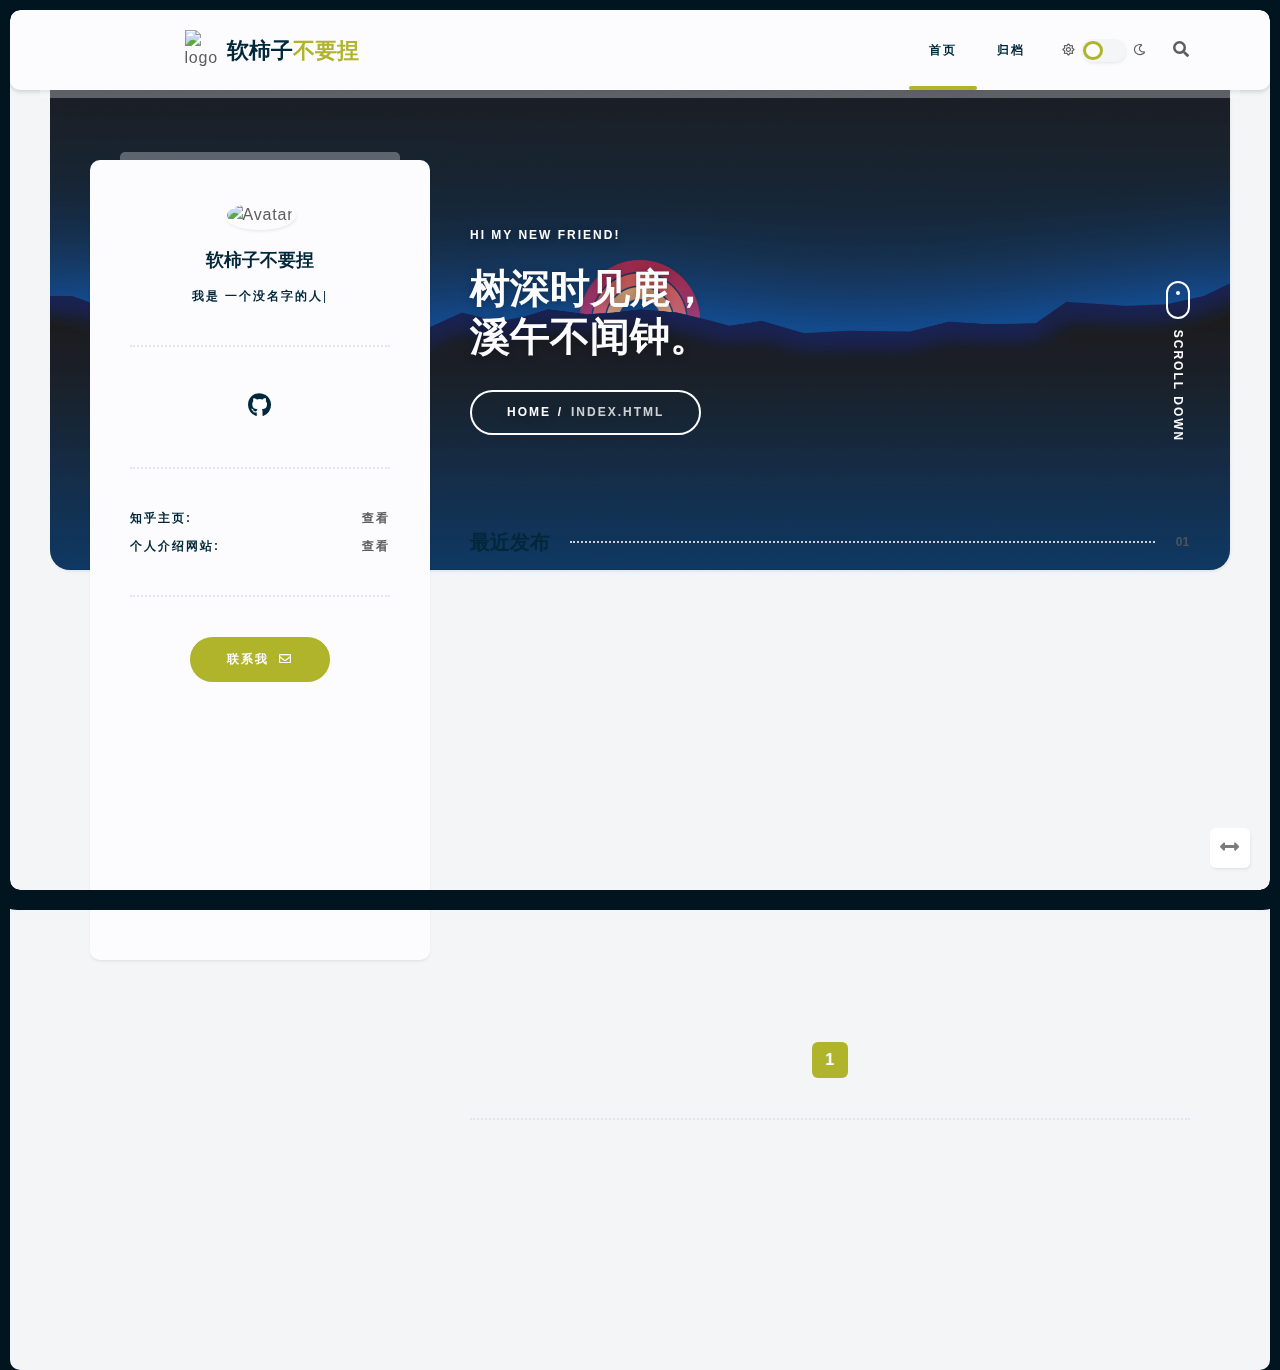
==== commit bc12cc78: "Site updated: 2025-01-18 16:25:27" ====
--- a/index.html
+++ b/index.html
@@ -7,18 +7,18 @@
 <meta name="full-screen" content="yes">
 <meta name="theme-color" content="#317EFB" />
 <meta content="width=device-width, initial-scale=1.0, maximum-scale=5.0, user-scalable=0" name="viewport">
-<meta name="description" content="这是一个 Hexo 主题">
+<meta name="description" content="软柿子不要捏">
 <meta property="og:type" content="website">
-<meta property="og:title" content="Hexo-theme-async">
-<meta property="og:url" content="https://extrovert-kerwin.github.io/index.html">
-<meta property="og:site_name" content="Hexo-theme-async">
-<meta property="og:description" content="这是一个 Hexo 主题">
+<meta property="og:title" content="软柿子不要捏的技术博客">
+<meta property="og:url" content="https://extrovert.github.io/index.html">
+<meta property="og:site_name" content="软柿子不要捏的技术博客">
+<meta property="og:description" content="软柿子不要捏">
 <meta property="og:locale">
-<meta property="article:author" content="白云苍狗">
+<meta property="article:author" content="Extrovert">
 <meta name="twitter:card" content="summary">
 
 
-<title >Hexo-theme-async</title>
+<title >软柿子不要捏的技术博客</title>
 
 <!-- Favicon -->
 
@@ -56,8 +56,8 @@
 
 
 <!-- Variable -->
-<script>window.ASYNC_CONFIG = {"hostname":"extrovert-kerwin.github.io","author":"白云苍狗","root":"/","typed_text":["Web Developer"],"theme_version":"2.2.4","theme":{"switch":true,"default":"style-light"},"favicon":{"logo":"/img/favicon.svg","icon16":"/img/favicon.svg","icon32":"/img/favicon.svg","apple_touch_icon":null,"webmanifest":null,"visibilitychange":true,"hidden":"/failure.ico","show_text":"(/≧▽≦/)咦！又好了！","hide_text":"(●—●)喔哟，崩溃啦！"},"i18n":{"placeholder":"搜索文章...","empty":"找不到您查询的内容: ${query}","hits":"找到 ${hits} 条结果","hits_time":"找到 ${hits} 条结果（用时 ${time} 毫秒）","author":"本文作者：","copyright_link":"本文链接：","copyright_license_title":"版权声明：","copyright_license_content":"本博客所有文章除特别声明外，均默认采用 undefined 许可协议。","copy_success":"复制成功","copy_failure":"复制失败","open_read_mode":"进入阅读模式","exit_read_mode":"退出阅读模式","notice_outdate_message":"距离上次更新已经 undefined 天了, 文章内容可能已经过时。","sticky":"置顶","just":"刚刚","min":"分钟前","hour":"小时前","day":"天前","month":"个月前"},"swup":true,"plugin":{"flickr_justified_gallery":"https://npm.elemecdn.com/flickr-justified-gallery@latest/dist/fjGallery.min.js"},"icons":{"sun":"far fa-sun","moon":"far fa-moon","play":"fas fa-play","email":"far fa-envelope","next":"fas fa-arrow-right","calendar":"far fa-calendar-alt","clock":"far fa-clock","user":"far fa-user","back_top":"fas fa-arrow-up","close":"fas fa-times","search":"fas fa-search","reward":"fas fa-hand-holding-usd","toc_tag":"fas fa-th-list","read":"fas fa-book-reader","arrows":"fas fa-arrows-alt-h","double_arrows":"fas fa-angle-double-down","copy":"fas fa-copy"},"icontype":"font","highlight":{"plugin":"highlighjs","theme":true,"copy":true,"lang":true,"title":"mac","height_limit":200},"toc":{"post_title":true},"live_time":{"start_time":"2022/04/10 17:00:00","prefix":"博客已萌萌哒运行 undefined 天"},"danmu":{"enable":true,"el":".trm-banner","avatar":true,"delayRange":5000,"speed":80},"covers":["/img/block.jpg","https://img2.wallspic.com/previews/7/6/8/1/7/171867/171867-wu_kong-chao_ji_sai_ya_ren-sai_ya_ren-zamasu-long_zhu-500x.jpg","https://img3.wallspic.com/previews/2/0/1/8/6/168102/168102-yi_shu-ka_tong-mian_bu_biao_qing-kuai_le_de-ji_qie-500x.jpg","https://img2.wallspic.com/previews/2/6/4/3/7/173462/173462-qi_fen-zi_se_de-zi_ran_jing_guan-yu_hui-de_ping_xian-500x.jpg","https://img2.wallspic.com/previews/3/3/9/1/3/131933/131933-mo_xing-xiao_jie-huang_se_de-nu_hai-fa_xing-500x.jpg","https://img1.wallspic.com/previews/8/3/4/6/2/126438/126438-wei_lai_zhu_yi-shu_ma_yi_shu-jie_duan-zi_ben_shi-yi_shu-500x.jpg","https://img2.wallspic.com/previews/0/1/5/0/7/170510/170510-guang-azure-zi_se_de-zi_ran_huan_jing-zi_ran_jing_guan-500x.jpg","https://img2.wallspic.com/previews/3/6/9/6/5/156963/156963-yi_shu-qi_fen-yu_hui-shou_shi-ren_men_zai_zi_ran_jie-500x.jpg","https://img1.wallspic.com/previews/0/9/3/5/6/165390/165390-qi_fen-zi_se_de-zi_ran_huan_jing-zi_ran_jing_guan-tian_wen_xue_dui_xiang-500x.jpg","https://img3.wallspic.com/previews/2/8/6/1/7/171682/171682-yi_kuai-xing_zhi-ye_ti-yi_shu-shui_xia-500x.jpg","https://img1.wallspic.com/previews/7/1/9/9/89917/89917-bo_xi_ta_nuo-an_zhuang_de_feng_jing-cheng_shi-suo_lun_tuo-shan_zhan-500x.jpg","https://img1.wallspic.com/previews/6/2/3/5/6/165326/165326-pang_ke2077-pang_ke-qi_fen-xing_zhi-zi_se_de-500x.jpg","https://img2.wallspic.com/previews/8/9/4/5/6/165498/165498-ka_tong-tao-pin_hong_se-zhang_zhang_de_tou_fa-ji_qie-500x.jpg","https://img3.wallspic.com/previews/5/7/4/2/7/172475/172475-yi_shu-tao-tou_fa-ka_tong-500x.jpg","https://img2.wallspic.com/previews/5/0/9/0/70905/70905-hai_yang-ma_er_dai_fu-tian_kong-du_jia_cun-huan_jiao-500x.jpg","https://img3.wallspic.com/previews/4/3/4/8/6/168434/168434-xing_zhi-zi_ran_jing_guan-dan_huang-shui_dao-zhi_bei-500x.jpg","https://img2.wallspic.com/previews/6/5/4/5/6/165456/165456-giy_fu_gang-e_mo_sha_shoukimetsu_no_yaiba-shan_zi_de_yi_shu-zi_se_de-dian_lan_se_de-500x.jpg","https://img1.wallspic.com/previews/5/4/0/4/7/174045/174045-jian_ying-qi_fen-ren_men_zai_zi_ran_jie-tian_wen_xue_dui_xiang-yi_shu-500x.jpg","https://img1.wallspic.com/previews/9/3/1/6/5/156139/156139-feng_jing_hua-yi_shu-shu_ma_yi_shu-qi_fen-sheng_tai_qu-500x.jpg","https://img2.wallspic.com/previews/7/6/4/5/7/175467/175467-wo_de_xue_shu_jie_de_ying_xiong-tao-yi_shu-ka_tong-azure-500x.jpg","https://img1.wallspic.com/previews/3/7/0/0/7/170073/170073-liang_ge_ling-ka_tong-shou_shi-chuang_zao_xing_de_yi_shu-hong_se_de-500x.jpg","https://img1.wallspic.com/previews/1/8/3/6/6/166381/166381-shi_zi-xin_ba-bai_se_shi_zi-hu_xu-mao_ke-500x.jpg","https://img3.wallspic.com/previews/4/2/2/3/7/173224/173224-ri_luo-shui_zi_yuan-qi_fen-yu_hui-zi_se_de-500x.jpg","https://img1.wallspic.com/previews/7/5/7/9/6/169757/169757-ji_bo_li_de_bo_wu_guan-zi_ran_jing_guan-yi_shu-ji_yun-500x.jpg","https://img1.wallspic.com/previews/5/2/0/6/7/176025/176025-qi_fen-tian_wen_xue_dui_xiang-yi_shu-dian_lan_se_de-yuan_quan-500x.jpg","https://img3.wallspic.com/previews/6/5/8/1/4/141856/141856-hen_ku_de-hui_hua-yu_yan_jing_tou-zhai_nan-tu_xing_she_ji-500x.jpg","https://img1.wallspic.com/previews/2/1/6/5/6/165612/165612-kimetsu_no_yaiba-e_mo_sha_shoukimetsu_no_yaiba-tao-tou_fa-wai_tao-500x.jpg","https://img3.wallspic.com/previews/5/1/0/2/4/142015/142015-feng_ge-ka_ka_xi_qi_mu-huo_ying_ren_zhe-tu_xing_she_ji-shi_jue_yi_shu-500x.jpg","https://img1.wallspic.com/previews/8/8/7/8/5/158788/158788-e_mo_sha_shoukimetsu_no_yaiba-shnen_man_hua-tao-ka_tong-azure-500x.jpg"],"creative_commons":{"license":"by-nc-sa","language":"deed.zh-hans"},"search":{"enable":true,"type":"local","href":"https://www.google.com/search?q=site:","domain":null,"preload":true,"trigger":"auto","path":"search.xml"}};</script>
-<script id="async-page-config">window.PAGE_CONFIG = {"isPost":false,"isHome":true,"postUpdate":"2025-01-18 14:11:24"};</script>
+<script>window.ASYNC_CONFIG = {"hostname":"extrovert.github.io","author":"Extrovert","root":"/","typed_text":["一个没名字的人"],"theme_version":"2.2.4","theme":{"switch":true,"default":"style-light"},"favicon":{"logo":"https://tse3-mm.cn.bing.net/th/id/OIP-C.Etzr8NWn79gS9T-wdT7QHQAAAA?w=176&h=176&c=7&r=0&o=5&pid=1.7","icon16":"/img/favicon.svg","icon32":"/img/favicon.svg","apple_touch_icon":null,"webmanifest":null,"visibilitychange":true,"hidden":"/failure.ico","show_text":"(/≧▽≦/)咦！又好了！","hide_text":"(●—●)喔哟，崩溃啦！"},"i18n":{"placeholder":"搜索文章...","empty":"找不到您查询的内容: ${query}","hits":"找到 ${hits} 条结果","hits_time":"找到 ${hits} 条结果（用时 ${time} 毫秒）","author":"本文作者：","copyright_link":"本文链接：","copyright_license_title":"版权声明：","copyright_license_content":"本博客所有文章除特别声明外，均默认采用 undefined 许可协议。","copy_success":"复制成功","copy_failure":"复制失败","open_read_mode":"进入阅读模式","exit_read_mode":"退出阅读模式","notice_outdate_message":"距离上次更新已经 undefined 天了, 文章内容可能已经过时。","sticky":"置顶","just":"刚刚","min":"分钟前","hour":"小时前","day":"天前","month":"个月前"},"swup":true,"plugin":{"flickr_justified_gallery":"https://npm.elemecdn.com/flickr-justified-gallery@latest/dist/fjGallery.min.js"},"icons":{"sun":"far fa-sun","moon":"far fa-moon","play":"fas fa-play","email":"far fa-envelope","next":"fas fa-arrow-right","calendar":"far fa-calendar-alt","clock":"far fa-clock","user":"far fa-user","back_top":"fas fa-arrow-up","close":"fas fa-times","search":"fas fa-search","reward":"fas fa-hand-holding-usd","toc_tag":"fas fa-th-list","read":"fas fa-book-reader","arrows":"fas fa-arrows-alt-h","double_arrows":"fas fa-angle-double-down","copy":"fas fa-copy"},"icontype":"font","highlight":{"plugin":"highlighjs","theme":true,"copy":true,"lang":true,"title":"mac","height_limit":200},"toc":{"post_title":true},"live_time":{"start_time":"2022/04/10 17:00:00","prefix":"博客已萌萌哒运行 undefined 天"},"danmu":{"enable":true,"el":".trm-banner","avatar":true,"delayRange":5000,"speed":80},"covers":["/img/block.jpg","https://img2.wallspic.com/previews/7/6/8/1/7/171867/171867-wu_kong-chao_ji_sai_ya_ren-sai_ya_ren-zamasu-long_zhu-500x.jpg","https://img3.wallspic.com/previews/2/0/1/8/6/168102/168102-yi_shu-ka_tong-mian_bu_biao_qing-kuai_le_de-ji_qie-500x.jpg","https://img2.wallspic.com/previews/2/6/4/3/7/173462/173462-qi_fen-zi_se_de-zi_ran_jing_guan-yu_hui-de_ping_xian-500x.jpg","https://img2.wallspic.com/previews/3/3/9/1/3/131933/131933-mo_xing-xiao_jie-huang_se_de-nu_hai-fa_xing-500x.jpg","https://img1.wallspic.com/previews/8/3/4/6/2/126438/126438-wei_lai_zhu_yi-shu_ma_yi_shu-jie_duan-zi_ben_shi-yi_shu-500x.jpg","https://img2.wallspic.com/previews/0/1/5/0/7/170510/170510-guang-azure-zi_se_de-zi_ran_huan_jing-zi_ran_jing_guan-500x.jpg","https://img2.wallspic.com/previews/3/6/9/6/5/156963/156963-yi_shu-qi_fen-yu_hui-shou_shi-ren_men_zai_zi_ran_jie-500x.jpg","https://img1.wallspic.com/previews/0/9/3/5/6/165390/165390-qi_fen-zi_se_de-zi_ran_huan_jing-zi_ran_jing_guan-tian_wen_xue_dui_xiang-500x.jpg","https://img3.wallspic.com/previews/2/8/6/1/7/171682/171682-yi_kuai-xing_zhi-ye_ti-yi_shu-shui_xia-500x.jpg","https://img1.wallspic.com/previews/7/1/9/9/89917/89917-bo_xi_ta_nuo-an_zhuang_de_feng_jing-cheng_shi-suo_lun_tuo-shan_zhan-500x.jpg","https://img1.wallspic.com/previews/6/2/3/5/6/165326/165326-pang_ke2077-pang_ke-qi_fen-xing_zhi-zi_se_de-500x.jpg","https://img2.wallspic.com/previews/8/9/4/5/6/165498/165498-ka_tong-tao-pin_hong_se-zhang_zhang_de_tou_fa-ji_qie-500x.jpg","https://img3.wallspic.com/previews/5/7/4/2/7/172475/172475-yi_shu-tao-tou_fa-ka_tong-500x.jpg","https://img2.wallspic.com/previews/5/0/9/0/70905/70905-hai_yang-ma_er_dai_fu-tian_kong-du_jia_cun-huan_jiao-500x.jpg","https://img3.wallspic.com/previews/4/3/4/8/6/168434/168434-xing_zhi-zi_ran_jing_guan-dan_huang-shui_dao-zhi_bei-500x.jpg","https://img2.wallspic.com/previews/6/5/4/5/6/165456/165456-giy_fu_gang-e_mo_sha_shoukimetsu_no_yaiba-shan_zi_de_yi_shu-zi_se_de-dian_lan_se_de-500x.jpg","https://img1.wallspic.com/previews/5/4/0/4/7/174045/174045-jian_ying-qi_fen-ren_men_zai_zi_ran_jie-tian_wen_xue_dui_xiang-yi_shu-500x.jpg","https://img1.wallspic.com/previews/9/3/1/6/5/156139/156139-feng_jing_hua-yi_shu-shu_ma_yi_shu-qi_fen-sheng_tai_qu-500x.jpg","https://img2.wallspic.com/previews/7/6/4/5/7/175467/175467-wo_de_xue_shu_jie_de_ying_xiong-tao-yi_shu-ka_tong-azure-500x.jpg","https://img1.wallspic.com/previews/3/7/0/0/7/170073/170073-liang_ge_ling-ka_tong-shou_shi-chuang_zao_xing_de_yi_shu-hong_se_de-500x.jpg","https://img1.wallspic.com/previews/1/8/3/6/6/166381/166381-shi_zi-xin_ba-bai_se_shi_zi-hu_xu-mao_ke-500x.jpg","https://img3.wallspic.com/previews/4/2/2/3/7/173224/173224-ri_luo-shui_zi_yuan-qi_fen-yu_hui-zi_se_de-500x.jpg","https://img1.wallspic.com/previews/7/5/7/9/6/169757/169757-ji_bo_li_de_bo_wu_guan-zi_ran_jing_guan-yi_shu-ji_yun-500x.jpg","https://img1.wallspic.com/previews/5/2/0/6/7/176025/176025-qi_fen-tian_wen_xue_dui_xiang-yi_shu-dian_lan_se_de-yuan_quan-500x.jpg","https://img3.wallspic.com/previews/6/5/8/1/4/141856/141856-hen_ku_de-hui_hua-yu_yan_jing_tou-zhai_nan-tu_xing_she_ji-500x.jpg","https://img1.wallspic.com/previews/2/1/6/5/6/165612/165612-kimetsu_no_yaiba-e_mo_sha_shoukimetsu_no_yaiba-tao-tou_fa-wai_tao-500x.jpg","https://img3.wallspic.com/previews/5/1/0/2/4/142015/142015-feng_ge-ka_ka_xi_qi_mu-huo_ying_ren_zhe-tu_xing_she_ji-shi_jue_yi_shu-500x.jpg","https://img1.wallspic.com/previews/8/8/7/8/5/158788/158788-e_mo_sha_shoukimetsu_no_yaiba-shnen_man_hua-tao-ka_tong-azure-500x.jpg"],"creative_commons":{"license":"by-nc-sa","language":"deed.zh-hans"},"search":{"enable":true,"type":"local","href":"https://www.google.com/search?q=site:","domain":null,"preload":true,"trigger":"auto","path":"search.xml"}};</script>
+<script id="async-page-config">window.PAGE_CONFIG = {"isPost":false,"isHome":true,"postUpdate":"2025-01-18 16:25:23"};</script>
 
 <!-- Theme mode css -->
 <link data-swup-theme rel="stylesheet" href="/css/index.css?v=2.2.4" id="trm-switch-style">
@@ -125,11 +125,11 @@
 			<!-- logo -->
 <a href="/" class="trm-logo-frame trm-anima-link">
     
-        <img alt="logo" src="/img/favicon.svg">
+        <img alt="logo" src="https://tse3-mm.cn.bing.net/th/id/OIP-C.Etzr8NWn79gS9T-wdT7QHQAAAA?w=176&h=176&c=7&r=0&o=5&pid=1.7">
     
     
         <div class="trm-logo-text">
-            Async<span>Theme</span>
+            软柿子<span>不要捏</span>
         </div>
     
 </a>
@@ -151,57 +151,6 @@
             <li class="menu-item-has-children ">
                 <a  href="/archives/" target="">
                     归档
-                </a>
-                
-                <ul>
-                    
-                    <li>
-                        <a  href="/tags/" target="">
-                            标签
-                        </a>
-                    </li>
-                    
-                    <li>
-                        <a  href="/categories/" target="">
-                            分类
-                        </a>
-                    </li>
-                    
-                </ul>
-                
-            </li>
-            
-            <li class="menu-item-has-children ">
-                <a  href="/links/" target="">
-                    友链
-                </a>
-                
-            </li>
-            
-            <li class="menu-item-has-children ">
-                <a  href="/about/" target="">
-                    关于
-                </a>
-                
-            </li>
-            
-            <li class="menu-item-has-children ">
-                <a  href="/customize_page/" target="">
-                    自定义
-                </a>
-                
-            </li>
-            
-            <li class="menu-item-has-children ">
-                <a  href="/gallery/" target="">
-                    相册
-                </a>
-                
-            </li>
-            
-            <li class="menu-item-has-children ">
-                <a data-no-swup href="https://hexo-theme-async.imalun.com/guide/change-log" target="">
-                    日志
                 </a>
                 
             </li>
@@ -304,14 +253,14 @@
         <!-- card header -->
 <div class="trm-mc-header">
     <div class="trm-avatar-frame trm-mb-20">
-        <img alt="Avatar" class="trm-avatar" src="/img/avatar.jpg">
+        <img alt="Avatar" class="trm-avatar" src="https://github.com/extrovert-kerwin/extrovert-kerwin.github.io/blob/main/img/avatar.jpg">
     </div>
     <h5 class="trm-name trm-mb-15">
-        ThemeAsync
+        软柿子不要捏
     </h5>
     
         <div class="trm-label">
-            I`m
+            我是
             <span class="trm-typed-text">
                 <!-- Words for theme.user.typedText -->
             </span>
@@ -324,12 +273,8 @@
 <div class="trm-divider trm-mb-40 trm-mt-40"></div>
 <div class="trm-social">
     
-        <a href="https://github.com/MaLuns/Hexo-theme-async" title="Github" rel="nofollow" target="_blank">
+        <a href="https://github.com/hot-zhy" title="Github" rel="nofollow" target="_blank">
             <i class="iconfont fab fa-github"></i>
-        </a>
-    
-        <a href="https://www.npmjs.com/package/hexo-theme-async" title="Npm" rel="nofollow" target="_blank">
-            <i class="iconfont fab fa-npm"></i>
         </a>
     
 </div>
@@ -341,28 +286,19 @@
     
         <li>
             <div class="trm-label">
-                文档地址:
+                知乎主页:
             </div>
             <div class="trm-label trm-label-light">
-                <a href="https://hexo-theme-async.imalun.com/" target="_blank" rel="nofollow">查看</a>
+                <a href="https://www.zhihu.com/people/abu-48-57" target="_blank" rel="nofollow">查看</a>
             </div>
         </li>
     
         <li>
             <div class="trm-label">
-                备用地址:
+                个人介绍网站:
             </div>
             <div class="trm-label trm-label-light">
-                <a href="https://async-docs.imalun.com/" target="_blank" rel="nofollow">查看</a>
-            </div>
-        </li>
-    
-        <li>
-            <div class="trm-label">
-                提交示例站点:
-            </div>
-            <div class="trm-label trm-label-light">
-                <a href="https://hexo-theme-async.imalun.com/demo/" target="_blank" rel="nofollow">查看</a>
+                <a href="https://extrovert-kerwin.github.io/persimmon/" target="_blank" rel="nofollow">查看</a>
             </div>
         </li>
     
@@ -370,6 +306,16 @@
 <!-- info end -->
 
         
+    <div class="trm-divider trm-mb-40 trm-mt-40"></div>
+    <!-- action button -->
+    <div class="text-center">
+        <a href="mailto:2038290448@qq.com" class="trm-btn">
+            联系我
+            <i class="iconfont far fa-envelope"></i>
+        </a>
+    </div>
+    <!-- action button end -->
+
     </div>
 </div>
                     <!-- main card end -->
@@ -449,7 +395,7 @@
         <div class="trm-footer-item">
             <span>© 2022 - 2025</span>
             <span class="footer-separator"data-separator=" · "></span>
-            <span class="trm-accent-color">ThemeAsync</span>
+            <span class="trm-accent-color">软柿子不要捏</span>
         </div>
     
 
